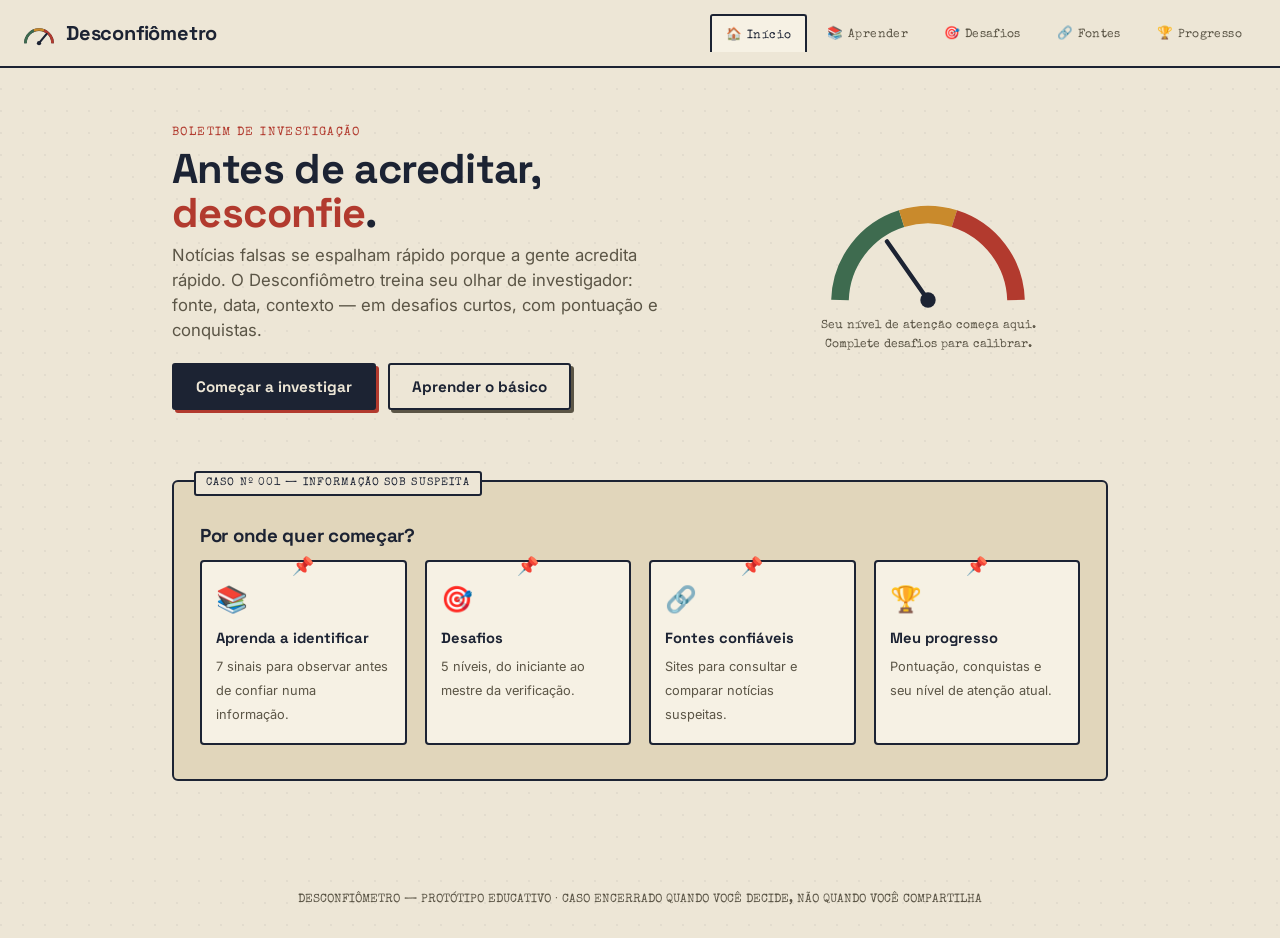
==== index.html @ 156db81b "Add files via upload" ====
<!DOCTYPE html>
<html lang="pt-BR">
<head>
<meta charset="UTF-8">
<meta name="viewport" content="width=device-width, initial-scale=1.0">
<title>Desconfiômetro</title>
<link rel="stylesheet" href="styles.css">
</head>
<body>

<div class="topbar">
  <div class="brand">
    <svg class="dial" viewBox="0 0 40 40"><path d="M4 32 A16 16 0 0 1 36 32" fill="none" stroke="#1C2333" stroke-width="3"/><path d="M4 32 A16 16 0 0 1 14 17" fill="none" stroke="#3E6B4F" stroke-width="3"/><path d="M14 17 A16 16 0 0 1 26 17" fill="none" stroke="#C98A2C" stroke-width="3"/><path d="M26 17 A16 16 0 0 1 36 32" fill="none" stroke="#B23A2E" stroke-width="3"/><line x1="20" y1="32" x2="29" y2="21" stroke="#1C2333" stroke-width="2.5" stroke-linecap="round"/><circle cx="20" cy="32" r="2.5" fill="#1C2333"/></svg>
    Desconfiômetro
  </div>
  <nav class="tabs">
    <button data-view="inicio" class="active">🏠 Início</button>
    <button data-view="aprender">📚 Aprender</button>
    <button data-view="desafios">🎯 Desafios</button>
    <button data-view="fontes">🔗 Fontes</button>
    <button data-view="progresso">🏆 Progresso</button>
  </nav>
</div>

<main>

  <section class="view active" id="view-inicio">
    <div class="hero">
      <div>
        <span class="eyebrow">Boletim de investigação</span>
        <h1>Antes de acreditar, <span>desconfie</span>.</h1>
        <p class="lede">Notícias falsas se espalham rápido porque a gente acredita rápido. O Desconfiômetro treina seu olhar de investigador: fonte, data, contexto — em desafios curtos, com pontuação e conquistas.</p>
        <div class="cta-row">
          <button class="btn" onclick="goTo('desafios')">Começar a investigar</button>
          <button class="btn ghost" onclick="goTo('aprender')">Aprender o básico</button>
        </div>
      </div>
      <div class="gauge-wrap">
        <svg viewBox="0 0 200 120" width="220">
          <path d="M20 110 A80 80 0 0 1 76 36" fill="none" stroke="#3E6B4F" stroke-width="16"/>
          <path d="M76 36 A80 80 0 0 1 124 36" fill="none" stroke="#C98A2C" stroke-width="16"/>
          <path d="M124 36 A80 80 0 0 1 180 110" fill="none" stroke="#B23A2E" stroke-width="16"/>
          <g id="home-needle" style="transform-origin:100px 110px; transform:rotate(-35deg);">
            <line x1="100" y1="110" x2="100" y2="45" stroke="#1C2333" stroke-width="4" stroke-linecap="round"/>
          </g>
          <circle cx="100" cy="110" r="7" fill="#1C2333"/>
        </svg>
        <div class="gauge-caption">Seu nível de atenção começa aqui.<br>Complete desafios para calibrar.</div>
      </div>
    </div>

    <div class="board">
      <h3 style="margin-top:6px;">Por onde quer começar?</h3>
      <div class="card-grid">
        <div class="opt-card" onclick="goTo('aprender')"><span class="pin">📌</span><span class="ic">📚</span><b>Aprenda a identificar</b><span class="d">7 sinais para observar antes de confiar numa informação.</span></div>
        <div class="opt-card" onclick="goTo('desafios')"><span class="pin">📌</span><span class="ic">🎯</span><b>Desafios</b><span class="d">5 níveis, do iniciante ao mestre da verificação.</span></div>
        <div class="opt-card" onclick="goTo('fontes')"><span class="pin">📌</span><span class="ic">🔗</span><b>Fontes confiáveis</b><span class="d">Sites para consultar e comparar notícias suspeitas.</span></div>
        <div class="opt-card" onclick="goTo('progresso')"><span class="pin">📌</span><span class="ic">🏆</span><b>Meu progresso</b><span class="d">Pontuação, conquistas e seu nível de atenção atual.</span></div>
      </div>
    </div>
  </section>

  <section class="view" id="view-aprender">
    <span class="eyebrow">Antes de investigar</span>
    <h2>7 hábitos de quem não cai em fake news</h2>
    <p>Nenhuma notícia deve ser descartada só porque parece estranha — o objetivo é <b>verificar</b>, não desconfiar de tudo. Toque em cada cartão para abrir.</p>
    <div class="tips-grid" id="tips-grid"></div>

    <h3>Como a desinformação se espalha</h3>
    <div class="flow bad">
      <div class="step">🧪 Informação falsa é criada</div><div class="arrow">↓</div>
      <div class="step">🌐 É publicada na internet</div><div class="arrow">↓</div>
      <div class="step">👀 Chama a atenção das pessoas</div><div class="arrow">↓</div>
      <div class="step">🤝 Uma pessoa acredita</div><div class="arrow">↓</div>
      <div class="step">📤 Compartilha sem verificar</div><div class="arrow">↓</div>
      <div class="step">🔴 A desinformação se espalha</div>
    </div>

    <h3>Como o Desconfiômetro interrompe o ciclo</h3>
    <div class="flow good">
      <div class="step">📥 Receber informação</div><div class="arrow">↓</div>
      <div class="step">🛑 Parar antes de compartilhar</div><div class="arrow">↓</div>
      <div class="step">🔎 Verificar a fonte</div><div class="arrow">↓</div>
      <div class="step">📅 Conferir a data</div><div class="arrow">↓</div>
      <div class="step">🔗 Comparar com outras fontes</div><div class="arrow">↓</div>
      <div class="step">🛡️ Tomar uma decisão consciente</div>
    </div>

    <h3>A regra de ouro</h3>
    <div class="rule-strip">
      <span>PARE</span><span>VERIFIQUE</span><span>COMPARE</span><span>PENSE</span><span>COMPARTILHE</span>
    </div>

    <h3>Quem pode sair prejudicado</h3>
    <ul class="risk-list">
      <li>Pessoas que acreditam na informação falsa</li>
      <li>Pessoas ou grupos falsamente acusados</li>
      <li>Instituições e comunidades inteiras</li>
      <li>A própria credibilidade de quem compartilha</li>
      <li>Decisões tomadas com base em dados incorretos</li>
    </ul>
  </section>

  <section class="view" id="view-fontes">
    <span class="eyebrow">Pesquisa responsável</span>
    <h2>Fontes para conferir notícias</h2>
    <p>Use sites especializados para procurar a informação original e comparar as evidências antes de compartilhar.</p>
    <div class="sources-grid">
      <a class="source-card" href="https://www.aosfatos.org/" target="_blank" rel="noopener noreferrer">
        <span class="source-icon">🔎</span><b>Aos Fatos</b><span>Agência de checagem de fatos e investigação.</span><strong>Abrir site ↗</strong>
      </a>
      <a class="source-card" href="https://lupa.uol.com.br/" target="_blank" rel="noopener noreferrer">
        <span class="source-icon">📰</span><b>Agência Lupa</b><span>Verificações de discursos, notícias e conteúdos virais.</span><strong>Abrir site ↗</strong>
      </a>
      <a class="source-card" href="https://projetocomprova.com.br/" target="_blank" rel="noopener noreferrer">
        <span class="source-icon">🤝</span><b>Projeto Comprova</b><span>Jornalistas de vários veículos investigando conteúdos suspeitos.</span><strong>Abrir site ↗</strong>
      </a>
      <a class="source-card" href="https://g1.globo.com/fato-ou-fake/" target="_blank" rel="noopener noreferrer">
        <span class="source-icon">✅</span><b>Fato ou Fake</b><span>Checagens e explicações sobre informações que circulam na internet.</span><strong>Abrir site ↗</strong>
      </a>
    </div>
    <div class="sources-note">Nenhuma fonte deve ser seguida cegamente: confira a data, leia a explicação e compare com outras fontes confiáveis.</div>
  </section>

  <section class="view" id="view-desafios">
    <span class="eyebrow">Mapa da investigação</span>
    <h2>Escolha um nível</h2>
    <p>Cada nível exige mais atenção que o anterior. Complete os casos para ganhar pontos e desbloquear conquistas.</p>

    <div class="level-path">
      <div class="level-track" id="level-track"></div>
      <div class="level-labels">
        <span>Aprendendo<br>a desconfiar</span>
        <span>Detetive da<br>informação</span>
        <span>Investigador</span>
        <span>Mestre da<br>verificação</span>
        <span>Desafio<br>final</span>
      </div>
    </div>

    <div class="challenge-panel" id="challenge-panel"></div>
  </section>

  <section class="view" id="view-progresso">
    <span class="eyebrow">Seu relatório</span>
    <h2>Meu progresso</h2>
    <div class="progress-top">
      <div>
        <div class="stat-row">
          <div class="stat"><div class="v" id="stat-score">0</div><div class="l">Pontos</div></div>
          <div class="stat"><div class="v" id="stat-levels">0/5</div><div class="l">Níveis</div></div>
          <div class="stat"><div class="v" id="stat-badges">0/4</div><div class="l">Conquistas</div></div>
        </div>
        <p id="progress-msg" style="margin-top:16px;"></p>
      </div>
      <div class="gauge-wrap">
        <svg viewBox="0 0 200 120" width="220">
          <path d="M20 110 A80 80 0 0 1 76 36" fill="none" stroke="#3E6B4F" stroke-width="16"/>
          <path d="M76 36 A80 80 0 0 1 124 36" fill="none" stroke="#C98A2C" stroke-width="16"/>
          <path d="M124 36 A80 80 0 0 1 180 110" fill="none" stroke="#B23A2E" stroke-width="16"/>
          <g id="prog-needle" style="transform-origin:100px 110px; transform:rotate(-90deg); transition:transform .6s ease;">
            <line x1="100" y1="110" x2="100" y2="45" stroke="#1C2333" stroke-width="4" stroke-linecap="round"/>
          </g>
          <circle cx="100" cy="110" r="7" fill="#1C2333"/>
        </svg>
        <div class="gauge-caption" id="prog-caption">Nível de atenção: 0/100</div>
      </div>
    </div>

    <h3>Conquistas</h3>
    <div class="badge-grid" id="badge-grid"></div>
    <div class="cta-row" style="margin-top:20px;">
      <button class="btn ghost small" onclick="resetProgress()">Reiniciar progresso</button>
    </div>
  </section>

</main>

<footer>DESCONFIÔMETRO — PROTÓTIPO EDUCATIVO · CASO ENCERRADO QUANDO VOCÊ DECIDE, NÃO QUANDO VOCÊ COMPARTILHA</footer>

<script src="app.js"></script>
---- styles.css ----
@import url('https://fonts.googleapis.com/css2?family=Space+Grotesk:wght@500;600;700&family=Special+Elite&family=Inter:wght@400;500;600;700;800&display=swap');

:root{
  --paper:#EDE6D6;
  --paper-deep:#E1D6BB;
  --card:#F6F1E4;
  --ink:#1C2333;
  --ink-soft:#5B5546;
  --red:#B23A2E;
  --red-deep:#8C2C22;
  --amber:#C98A2C;
  --green:#3E6B4F;
  --line:rgba(28,35,51,0.14);
  --font-display:'Space Grotesk', sans-serif;
  --font-type:'Special Elite', monospace;
  --font-body:'Inter', sans-serif;
}

*{box-sizing:border-box;}
html{scroll-behavior:smooth;}
body{
  margin:0;
  background:
    radial-gradient(circle at 1px 1px, rgba(28,35,51,0.05) 1px, transparent 0) 0 0/22px 22px,
    var(--paper);
  color:var(--ink);
  font-family:var(--font-body);
  line-height:1.5;
  -webkit-font-smoothing:antialiased;
}

.topbar{
  position:sticky; top:0; z-index:50;
  background:var(--paper);
  border-bottom:2px solid var(--ink);
  display:flex; align-items:center; justify-content:space-between;
  padding:14px 22px;
  gap:12px;
}
.brand{
  display:flex; align-items:center; gap:10px;
  font-family:var(--font-display); font-weight:700; font-size:1.25rem;
  letter-spacing:-0.01em;
}
.brand .dial{
  width:34px;height:34px; flex-shrink:0;
}
nav.tabs{
  display:flex; gap:4px; overflow-x:auto; -ms-overflow-style:none; scrollbar-width:none;
}
nav.tabs::-webkit-scrollbar{display:none;}
nav.tabs button{
  font-family:var(--font-type);
  font-size:0.78rem;
  letter-spacing:.03em;
  background:transparent;
  border:2px solid transparent;
  color:var(--ink-soft);
  padding:9px 14px;
  border-radius:3px 3px 0 0;
  cursor:pointer;
  white-space:nowrap;
  transition:all .15s ease;
}
nav.tabs button:hover{ color:var(--ink); }
nav.tabs button.active{
  color:var(--ink);
  background:var(--card);
  border:2px solid var(--ink);
  border-bottom:2px solid var(--card);
  margin-bottom:-2px;
}

main{ max-width:980px; margin:0 auto; padding:0 22px 80px; }
section.view{ display:none; animation:fade .35s ease; }
section.view.active{ display:block; }
@keyframes fade{ from{opacity:0; transform:translateY(6px);} to{opacity:1; transform:translateY(0);} }

h1,h2,h3{ font-family:var(--font-display); margin:0 0 8px; letter-spacing:-0.015em; }
.eyebrow{
  font-family:var(--font-type); font-size:.72rem; text-transform:uppercase;
  letter-spacing:.12em; color:var(--red); display:block; margin-bottom:6px;
}
p{ color:var(--ink-soft); margin:0 0 12px; }

.hero{
  padding:56px 0 30px;
  display:grid; grid-template-columns:1.2fr 0.8fr; gap:36px; align-items:center;
}
.hero h1{ font-size:2.6rem; line-height:1.05; }
.hero h1 span{ color:var(--red); }
.hero .lede{ font-size:1.05rem; max-width:46ch; }
.cta-row{ display:flex; gap:12px; margin-top:20px; flex-wrap:wrap; }
.btn{
  font-family:var(--font-display); font-weight:700; font-size:.95rem;
  border:2px solid var(--ink); background:var(--ink); color:var(--paper);
  padding:12px 22px; border-radius:3px; cursor:pointer;
  transition:transform .12s ease, box-shadow .12s ease;
  box-shadow:3px 3px 0 var(--red);
}
.btn:hover{ transform:translate(-2px,-2px); box-shadow:5px 5px 0 var(--red); }
.btn.ghost{ background:transparent; color:var(--ink); box-shadow:3px 3px 0 var(--ink-soft); }
.btn.ghost:hover{ box-shadow:5px 5px 0 var(--ink-soft); }
.btn.small{ padding:8px 14px; font-size:.82rem; box-shadow:2px 2px 0 var(--red); }

.gauge-wrap{ display:flex; flex-direction:column; align-items:center; }
.gauge-caption{ font-family:var(--font-type); font-size:.78rem; color:var(--ink-soft); margin-top:6px; text-align:center;}

.board{
  position:relative; margin-top:40px; padding:34px 26px;
  background:var(--paper-deep);
  border:2px solid var(--ink);
  border-radius:6px;
}
.board::before{
  content:"CASO Nº 001 — INFORMAÇÃO SOB SUSPEITA";
  font-family:var(--font-type); font-size:.7rem; letter-spacing:.1em;
  position:absolute; top:-11px; left:20px; background:var(--paper);
  padding:2px 10px; border:2px solid var(--ink); border-radius:3px;
}
.card-grid{
  display:grid; grid-template-columns:repeat(4,1fr); gap:18px; margin-top:10px;
}
.opt-card{
  background:var(--card); border:2px solid var(--ink); border-radius:4px;
  padding:18px 14px; cursor:pointer; position:relative;
  transition:transform .15s ease;
}
.opt-card:hover{ transform:rotate(-1deg) translateY(-3px); }
.opt-card:nth-child(even):hover{ transform:rotate(1deg) translateY(-3px); }
.opt-card .pin{ position:absolute; top:-9px; left:50%; transform:translateX(-50%); font-size:1.1rem; }
.opt-card .ic{ font-size:1.6rem; display:block; margin-bottom:8px; }
.opt-card b{ font-family:var(--font-display); font-size:.92rem; display:block; margin-bottom:4px;}
.opt-card span.d{ font-size:.8rem; color:var(--ink-soft); }

.flow{
  display:flex; flex-direction:column; align-items:flex-start; gap:2px;
  font-family:var(--font-type); font-size:.85rem; margin:14px 0 22px;
}
.flow .step{
  background:var(--card); border:1.5px solid var(--ink); border-radius:3px;
  padding:7px 12px;
}
.flow .arrow{ color:var(--red); padding-left:14px; font-size:.9rem; }
.flow.bad .step{ border-color:var(--red-deep); }
.flow.good .step{ border-color:var(--green); }

.tips-grid{ display:grid; grid-template-columns:repeat(2,1fr); gap:14px; margin:22px 0 34px;}
.tip{
  background:var(--card); border:2px solid var(--ink); border-radius:4px; padding:16px;
  cursor:pointer; perspective:800px;
}
.tip .row{ display:flex; gap:10px; align-items:flex-start; }
.tip .ic{ font-size:1.4rem; }
.tip b{ font-family:var(--font-display); font-size:.95rem; }
.tip .more{
  max-height:0; overflow:hidden; transition:max-height .25s ease; font-size:.85rem; color:var(--ink-soft);
}
.tip.open .more{ max-height:120px; margin-top:8px; }

.sources-grid{ display:grid; grid-template-columns:repeat(2,1fr); gap:14px; margin:18px 0 12px; }
.source-card{
  display:flex; flex-direction:column; align-items:flex-start; gap:5px;
  background:var(--card); border:2px solid var(--ink); border-radius:4px;
  padding:16px; color:var(--ink); text-decoration:none; transition:transform .15s ease, box-shadow .15s ease;
}
.source-card:hover{ transform:translateY(-3px); box-shadow:4px 4px 0 var(--green); }
.source-card .source-icon{ font-size:1.35rem; }
.source-card b{ font-family:var(--font-display); font-size:.98rem; }
.source-card span:not(.source-icon){ color:var(--ink-soft); font-size:.82rem; }
.source-card strong{ color:var(--red); font-family:var(--font-type); font-size:.72rem; margin-top:5px; }
.sources-note{ background:var(--paper-deep); border-left:4px solid var(--amber); padding:10px 12px; color:var(--ink-soft); font-size:.82rem; margin:0 0 30px; }

.rule-strip{
  display:flex; flex-wrap:wrap; gap:8px; justify-content:center;
  background:var(--ink); color:var(--paper); border-radius:5px; padding:20px; margin:20px 0 30px;
  font-family:var(--font-display); font-weight:700; letter-spacing:.02em;
}
.rule-strip span{ padding:4px 10px; }
.rule-strip span:not(:last-child)::after{ content:"→"; color:var(--red); margin-left:8px; font-weight:400; }

.risk-list{ columns:2; gap:24px; font-size:.9rem; color:var(--ink-soft); }
.risk-list li{ break-inside:avoid; margin-bottom:6px; }

.level-path{ position:relative; margin:34px 0; }
.level-track{
  display:flex; justify-content:space-between; align-items:center; position:relative;
  padding:0 6px;
}
.level-track::before{
  content:""; position:absolute; left:6%; right:6%; top:50%; height:3px;
  background:repeating-linear-gradient(90deg, var(--ink) 0 10px, transparent 10px 18px);
  z-index:0;
}
.level-node{
  position:relative; z-index:1; width:78px; height:78px; border-radius:50%;
  background:var(--card); border:3px solid var(--ink);
  display:flex; align-items:center; justify-content:center; flex-direction:column;
  cursor:pointer; transition:transform .15s ease;
  font-family:var(--font-display); font-weight:700;
}
.level-node:hover{ transform:scale(1.06); }
.level-node .n{ font-size:1.3rem; }
.level-node .s{ font-size:.6rem; font-weight:400; font-family:var(--font-body); color:var(--ink-soft); }
.level-node.done{ background:var(--green); color:#fff; border-color:var(--green); }
.level-node.done .s{ color:#e8f3ec; }
.level-labels{ display:flex; justify-content:space-between; margin-top:8px; }
.level-labels span{ width:78px; text-align:center; font-size:.68rem; color:var(--ink-soft); font-family:var(--font-type); }

.challenge-panel{
  margin-top:30px; background:var(--card); border:2px solid var(--ink); border-radius:6px;
  padding:26px; display:none;
}
.challenge-panel.active{ display:block; }
.chal-progress{ font-family:var(--font-type); font-size:.72rem; color:var(--ink-soft); margin-bottom:10px; }
.chal-prompt{ font-size:1.05rem; font-weight:600; margin-bottom:16px; }
.mock-post{
  background:var(--paper); border:1.5px dashed var(--ink-soft); border-radius:4px; padding:14px 16px; margin-bottom:16px; font-size:.92rem;
}
.mock-post .headline{ font-family:var(--font-display); font-weight:700; font-size:1.05rem; margin-bottom:4px;}
.mock-post .meta{ font-size:.75rem; color:var(--ink-soft); margin-bottom:8px;}
.opt-list{ display:flex; flex-direction:column; gap:9px; }
.opt-btn{
  text-align:left; background:var(--paper); border:2px solid var(--ink); border-radius:4px;
  padding:11px 14px; font-family:var(--font-body); font-size:.92rem; cursor:pointer;
  transition:all .12s ease;
}
.opt-btn:hover{ background:var(--card); transform:translateX(3px); }
.opt-btn.correct{ background:#dff0e3; border-color:var(--green); }
.opt-btn.wrong{ background:#f6dedb; border-color:var(--red); }
.opt-btn[disabled]{ cursor:default; }

.sig-text{ font-size:.94rem; line-height:1.7; }
.sig-text .flag{ cursor:pointer; border-bottom:2px dotted var(--amber); padding:1px 2px; }
.sig-text .flag.picked{ background:#f6e6c8; border-bottom-color:var(--amber); }
.sig-text .flag.right{ background:#dff0e3; border-bottom-color:var(--green); }
.sig-text .flag.miss{ background:#f6dedb; border-bottom-color:var(--red); text-decoration:line-through; }

.order-list{ display:flex; flex-direction:column; gap:8px; }
.order-item{
  background:var(--paper); border:2px solid var(--ink); border-radius:4px; padding:10px 14px;
  cursor:pointer; font-size:.9rem; display:flex; align-items:center; gap:10px;
}
.order-item .num{
  width:22px;height:22px;border-radius:50%; background:var(--ink); color:var(--paper);
  display:flex; align-items:center; justify-content:center; font-size:.72rem; visibility:hidden;
}
.order-item.picked .num{ visibility:visible; }
.order-item.locked{ opacity:.5; cursor:default; }

.classify-card{ background:var(--paper); border:1.5px solid var(--ink); border-radius:4px; padding:16px; margin-bottom:16px;}
.classify-card .field{ margin-bottom:8px; font-size:.88rem; }
.classify-card .field b{ font-family:var(--font-type); font-size:.72rem; text-transform:uppercase; color:var(--ink-soft); display:block; }
.classify-opts{ display:flex; gap:10px; }
.classify-opts button{ flex:1; padding:12px; border-radius:4px; border:2px solid var(--ink); cursor:pointer; font-family:var(--font-display); font-weight:700; font-size:.85rem; }
.classify-opts .g{ background:#dff0e3; }
.classify-opts .y{ background:#f6ecd0; }
.classify-opts .r{ background:#f6dedb; }

.feedback-box{ margin-top:16px; padding:14px 16px; border-radius:4px; font-size:.88rem; display:none; }
.feedback-box.show{ display:block; }
.feedback-box.ok{ background:#dff0e3; border:1.5px solid var(--green); }
.feedback-box.bad{ background:#f6dedb; border:1.5px solid var(--red); }
.feedback-box .pts{ font-family:var(--font-type); font-size:.75rem; margin-top:6px; color:var(--ink-soft); }

.chal-nav{ margin-top:18px; display:flex; justify-content:flex-end; }

.check-row{
  display:flex; align-items:center; gap:12px; padding:10px 0; border-bottom:1px solid var(--line);
}
.check-row .lbl{ flex:1; font-size:.9rem; }
.check-row .box{
  width:24px;height:24px; border:2px solid var(--ink); border-radius:4px; cursor:pointer;
  display:flex;align-items:center;justify-content:center; flex-shrink:0; background:var(--paper);
}
.check-row .box.on{ background:var(--green); color:#fff; border-color:var(--green); }
.check-row .box.off{ background:var(--paper); }
.check-row .box.on::after{ content:"✓"; font-size:.8rem; }
.check-row .box.off::after{ content:"✕"; font-size:.75rem; color:var(--red); }
.ai-comment{ font-size:.78rem; color:var(--ink-soft); margin-top:2px; }
.check-row .box.picked{ background:var(--amber); border-color:var(--amber); color:#fff; }
.check-row .box.picked::after{ content:"✓"; }
.check-row .box.right{ background:var(--green); border-color:var(--green); color:#fff; }
.check-row .box.right::after{ content:"✓"; }
.check-row .box.miss{ background:var(--red); border-color:var(--red); color:#fff; }
.check-row .box.miss::after{ content:"✕"; }
.sig-list{ margin:16px 0; }
.sig-list .lbl{ font-size:.88rem; }

.progress-top{ display:grid; grid-template-columns:1fr 1fr; gap:30px; align-items:center; margin:24px 0 34px; }
.stat-row{ display:flex; gap:18px; margin-top:14px; flex-wrap:wrap; }
.stat{ background:var(--card); border:2px solid var(--ink); border-radius:4px; padding:12px 18px; text-align:center; min-width:90px; }
.stat .v{ font-family:var(--font-display); font-size:1.5rem; font-weight:700; }
.stat .l{ font-size:.68rem; color:var(--ink-soft); font-family:var(--font-type); text-transform:uppercase; }
.badge-grid{ display:grid; grid-template-columns:repeat(4,1fr); gap:14px; margin-top:10px; }
.badge{
  background:var(--card); border:2px solid var(--ink); border-radius:8px; padding:14px 8px; text-align:center;
  opacity:.3; filter:grayscale(1);
}
.badge.unlocked{ opacity:1; filter:none; box-shadow:2px 2px 0 var(--amber); }
.badge .ic{ font-size:1.6rem; display:block; margin-bottom:4px;}
.badge .n{ font-size:.68rem; font-family:var(--font-type); }

footer{ text-align:center; padding:30px; font-family:var(--font-type); font-size:.72rem; color:var(--ink-soft); }

@media(max-width:760px){
  .hero{ grid-template-columns:1fr; padding-top:34px; }
  .hero h1{ font-size:1.9rem; }
  .card-grid{ grid-template-columns:repeat(2,1fr); }
  .tips-grid{ grid-template-columns:1fr; }
  .sources-grid{ grid-template-columns:1fr; }
  .risk-list{ columns:1; }
  .level-track{ flex-wrap:wrap; gap:16px; justify-content:center; }
  .level-track::before{ display:none; }
  .level-labels{ display:none; }
  .progress-top{ grid-template-columns:1fr; }
  .badge-grid{ grid-template-columns:repeat(3,1fr); }
  nav.tabs button{ padding:9px 10px; font-size:.7rem; }
}
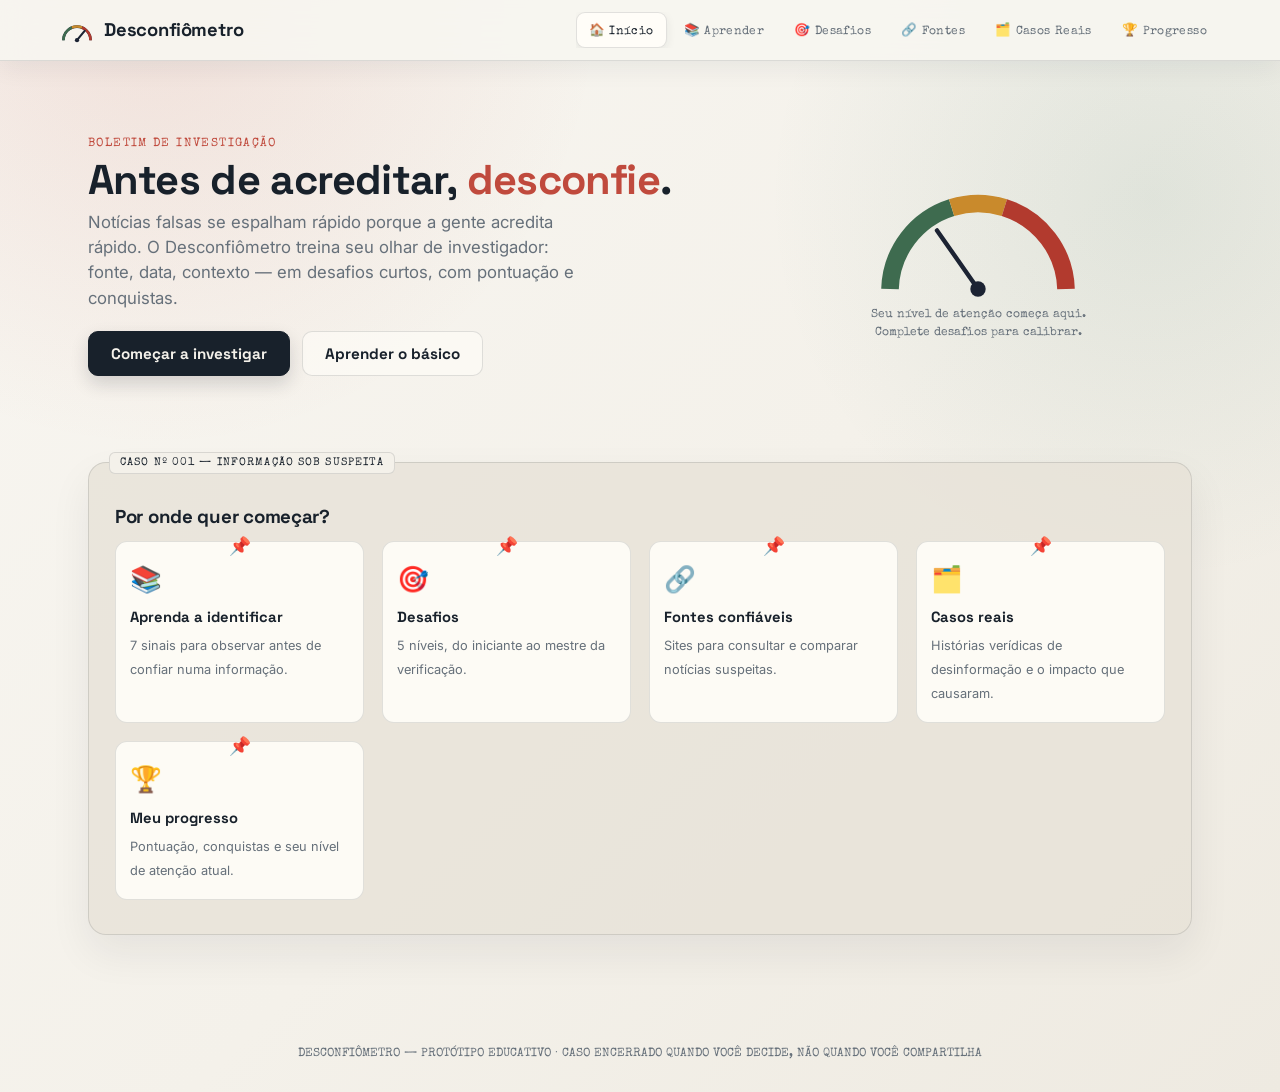
==== commit 290cffe4: "Add files via upload" ====
--- a/index.html
+++ b/index.html
@@ -18,6 +18,7 @@
     <button data-view="aprender">📚 Aprender</button>
     <button data-view="desafios">🎯 Desafios</button>
     <button data-view="fontes">🔗 Fontes</button>
+    <button data-view="casos">🗂️ Casos Reais</button>
     <button data-view="progresso">🏆 Progresso</button>
   </nav>
 </div>
@@ -55,6 +56,7 @@
         <div class="opt-card" onclick="goTo('aprender')"><span class="pin">📌</span><span class="ic">📚</span><b>Aprenda a identificar</b><span class="d">7 sinais para observar antes de confiar numa informação.</span></div>
         <div class="opt-card" onclick="goTo('desafios')"><span class="pin">📌</span><span class="ic">🎯</span><b>Desafios</b><span class="d">5 níveis, do iniciante ao mestre da verificação.</span></div>
         <div class="opt-card" onclick="goTo('fontes')"><span class="pin">📌</span><span class="ic">🔗</span><b>Fontes confiáveis</b><span class="d">Sites para consultar e comparar notícias suspeitas.</span></div>
+        <div class="opt-card" onclick="goTo('casos')"><span class="pin">📌</span><span class="ic">🗂️</span><b>Casos reais</b><span class="d">Histórias verídicas de desinformação e o impacto que causaram.</span></div>
         <div class="opt-card" onclick="goTo('progresso')"><span class="pin">📌</span><span class="ic">🏆</span><b>Meu progresso</b><span class="d">Pontuação, conquistas e seu nível de atenção atual.</span></div>
       </div>
     </div>
@@ -141,6 +143,42 @@
     <div class="challenge-panel" id="challenge-panel"></div>
   </section>
 
+  <section class="view" id="view-casos">
+    <span class="eyebrow">Arquivo de casos reais</span>
+    <h2>Quando a desinformação sai da tela</h2>
+    <p>Estes casos aconteceram de verdade. Cada um mostra como uma informação falsa, espalhada sem verificação, teve consequências fora da internet.</p>
+
+    <div class="case-file">
+      <div class="case-tag">🇧🇷 Guarujá, SP, Brasil — 2014</div>
+      <h3>Um boato nas redes que terminou em tragédia</h3>
+      <div class="case-field"><b>O que aconteceu</b>Uma página local no Facebook publicou um retrato falado, atribuindo-o a uma suposta mulher que sequestrava crianças para rituais. Fabiane Maria de Jesus, uma dona de casa de 33 anos, foi confundida com a pessoa do boato.</div>
+      <div class="case-field impact"><b>Impacto real</b>Ela foi agredida por moradores do bairro e morreu dias depois. A publicação foi apagada poucas horas após ser feita, mas o boato já havia se espalhado — mostrando como uma mentira viraliza muito mais rápido do que sua correção.</div>
+    </div>
+
+    <div class="case-file">
+      <div class="case-tag">🇮🇳 Índia — 2018</div>
+      <h3>Correntes de WhatsApp e uma onda de linchamentos</h3>
+      <div class="case-field"><b>O que aconteceu</b>Mensagens anônimas alertando sobre supostas gangues de sequestradores de crianças circularam em grupos de WhatsApp em vários estados do país.</div>
+      <div class="case-field impact"><b>Impacto real</b>Dezenas de pessoas inocentes foram espancadas até a morte por multidões que acreditaram nos boatos, incluindo trabalhadores e viajantes confundidos com criminosos. O caso levou o WhatsApp a veicular campanhas de combate à desinformação no país.</div>
+    </div>
+
+    <div class="case-file">
+      <div class="case-tag">🇺🇸 Washington, EUA — 2016</div>
+      <h3>Uma teoria da conspiração vira tiroteio ("Pizzagate")</h3>
+      <div class="case-field"><b>O que aconteceu</b>E-mails vazados de um assessor de campanha foram distorcidos online, dando origem à teoria falsa de que uma pizzaria de Washington escondia uma rede de exploração infantil.</div>
+      <div class="case-field impact"><b>Impacto real</b>Um homem viajou de outro estado, entrou armado no restaurante e atirou para "investigar" a história por conta própria. Ninguém ficou ferido, mas ele foi condenado a 4 anos de prisão, e o dono do restaurante recebeu ameaças por meses.</div>
+    </div>
+
+    <div class="case-file">
+      <div class="case-tag">🇧🇷 Brasil — pandemia de Covid-19</div>
+      <h3>O "kit covid" e a ciência ignorada</h3>
+      <div class="case-field"><b>O que aconteceu</b>Remédios sem eficácia comprovada contra a covid-19, como a cloroquina, foram promovidos publicamente como tratamento, mesmo com estudos e órgãos de saúde alertando contra o uso.</div>
+      <div class="case-field impact"><b>Impacto real</b>Documentos apresentados à CPI da Covid, no Senado, indicaram que o governo federal agiu mais rápido para comprar remédios sem eficácia comprovada do que para negociar vacinas, durante uma pandemia que já somava centenas de milhares de mortes no país.</div>
+    </div>
+
+    <div class="sources-note">Casos reais como esses mostram por que os hábitos da aba "Aprender" e os desafios do Desconfiômetro importam — desinformação não é um jogo, mesmo quando aprendemos a identificá-la jogando.</div>
+  </section>
+
   <section class="view" id="view-progresso">
     <span class="eyebrow">Seu relatório</span>
     <h2>Meu progresso</h2>
--- a/styles.css
+++ b/styles.css
@@ -1,16 +1,16 @@
 @import url('https://fonts.googleapis.com/css2?family=Space+Grotesk:wght@500;600;700&family=Special+Elite&family=Inter:wght@400;500;600;700;800&display=swap');
 
 :root{
-  --paper:#EDE6D6;
-  --paper-deep:#E1D6BB;
-  --card:#F6F1E4;
-  --ink:#1C2333;
-  --ink-soft:#5B5546;
-  --red:#B23A2E;
-  --red-deep:#8C2C22;
-  --amber:#C98A2C;
-  --green:#3E6B4F;
-  --line:rgba(28,35,51,0.14);
+  --paper:#f4f1ea;
+  --paper-deep:#e6e1d7;
+  --card:#fffdf8;
+  --ink:#18212b;
+  --ink-soft:#66707a;
+  --red:#c04a3d;
+  --red-deep:#96382f;
+  --amber:#c78a2c;
+  --green:#31705a;
+  --line:rgba(24,33,43,0.13);
   --font-display:'Space Grotesk', sans-serif;
   --font-type:'Special Elite', monospace;
   --font-body:'Inter', sans-serif;
@@ -21,8 +21,9 @@
 body{
   margin:0;
   background:
-    radial-gradient(circle at 1px 1px, rgba(28,35,51,0.05) 1px, transparent 0) 0 0/22px 22px,
-    var(--paper);
+    radial-gradient(circle at 12% 0%, rgba(192,74,61,.12), transparent 28rem),
+    radial-gradient(circle at 90% 18%, rgba(49,112,90,.10), transparent 24rem),
+    linear-gradient(135deg, #f8f6f1 0%, var(--paper) 54%, #eeeae1 100%);
   color:var(--ink);
   font-family:var(--font-body);
   line-height:1.5;
@@ -31,15 +32,17 @@
 
 .topbar{
   position:sticky; top:0; z-index:50;
-  background:var(--paper);
-  border-bottom:2px solid var(--ink);
+  background:rgba(248,246,241,.88);
+  border-bottom:1px solid var(--line);
+  box-shadow:0 8px 24px rgba(24,33,43,.06);
+  backdrop-filter:blur(16px);
   display:flex; align-items:center; justify-content:space-between;
-  padding:14px 22px;
+  padding:12px max(22px, calc((100vw - 1160px) / 2));
   gap:12px;
 }
 .brand{
   display:flex; align-items:center; gap:10px;
-  font-family:var(--font-display); font-weight:700; font-size:1.25rem;
+  font-family:var(--font-display); font-weight:700; font-size:1.15rem;
   letter-spacing:-0.01em;
 }
 .brand .dial{
@@ -54,10 +57,10 @@
   font-size:0.78rem;
   letter-spacing:.03em;
   background:transparent;
-  border:2px solid transparent;
+  border:1px solid transparent;
   color:var(--ink-soft);
-  padding:9px 14px;
-  border-radius:3px 3px 0 0;
+  padding:9px 12px;
+  border-radius:9px;
   cursor:pointer;
   white-space:nowrap;
   transition:all .15s ease;
@@ -66,12 +69,11 @@
 nav.tabs button.active{
   color:var(--ink);
   background:var(--card);
-  border:2px solid var(--ink);
-  border-bottom:2px solid var(--card);
-  margin-bottom:-2px;
-}
-
-main{ max-width:980px; margin:0 auto; padding:0 22px 80px; }
+  border-color:var(--line);
+  box-shadow:0 3px 10px rgba(24,33,43,.08);
+}
+
+main{ max-width:1160px; margin:0 auto; padding:0 28px 80px; }
 section.view{ display:none; animation:fade .35s ease; }
 section.view.active{ display:block; }
 @keyframes fade{ from{opacity:0; transform:translateY(6px);} to{opacity:1; transform:translateY(0);} }
@@ -84,7 +86,7 @@
 p{ color:var(--ink-soft); margin:0 0 12px; }
 
 .hero{
-  padding:56px 0 30px;
+  padding:74px 0 46px;
   display:grid; grid-template-columns:1.2fr 0.8fr; gap:36px; align-items:center;
 }
 .hero h1{ font-size:2.6rem; line-height:1.05; }
@@ -93,41 +95,42 @@
 .cta-row{ display:flex; gap:12px; margin-top:20px; flex-wrap:wrap; }
 .btn{
   font-family:var(--font-display); font-weight:700; font-size:.95rem;
-  border:2px solid var(--ink); background:var(--ink); color:var(--paper);
-  padding:12px 22px; border-radius:3px; cursor:pointer;
+  border:1px solid var(--ink); background:var(--ink); color:var(--paper);
+  padding:12px 22px; border-radius:10px; cursor:pointer;
   transition:transform .12s ease, box-shadow .12s ease;
-  box-shadow:3px 3px 0 var(--red);
-}
-.btn:hover{ transform:translate(-2px,-2px); box-shadow:5px 5px 0 var(--red); }
-.btn.ghost{ background:transparent; color:var(--ink); box-shadow:3px 3px 0 var(--ink-soft); }
-.btn.ghost:hover{ box-shadow:5px 5px 0 var(--ink-soft); }
-.btn.small{ padding:8px 14px; font-size:.82rem; box-shadow:2px 2px 0 var(--red); }
+  box-shadow:0 8px 18px rgba(24,33,43,.16);
+}
+.btn:hover{ transform:translateY(-2px); box-shadow:0 12px 24px rgba(24,33,43,.22); }
+.btn.ghost{ background:rgba(255,253,248,.58); color:var(--ink); box-shadow:none; border-color:var(--line); }
+.btn.ghost:hover{ box-shadow:0 8px 18px rgba(24,33,43,.1); }
+.btn.small{ padding:8px 14px; font-size:.82rem; box-shadow:none; }
 
 .gauge-wrap{ display:flex; flex-direction:column; align-items:center; }
 .gauge-caption{ font-family:var(--font-type); font-size:.78rem; color:var(--ink-soft); margin-top:6px; text-align:center;}
 
 .board{
   position:relative; margin-top:40px; padding:34px 26px;
-  background:var(--paper-deep);
-  border:2px solid var(--ink);
-  border-radius:6px;
+  background:rgba(230,225,215,.76);
+  border:1px solid var(--line);
+  border-radius:18px;
+  box-shadow:0 18px 42px rgba(24,33,43,.07);
 }
 .board::before{
   content:"CASO Nº 001 — INFORMAÇÃO SOB SUSPEITA";
   font-family:var(--font-type); font-size:.7rem; letter-spacing:.1em;
   position:absolute; top:-11px; left:20px; background:var(--paper);
-  padding:2px 10px; border:2px solid var(--ink); border-radius:3px;
+  padding:2px 10px; border:1px solid var(--line); border-radius:6px;
 }
 .card-grid{
   display:grid; grid-template-columns:repeat(4,1fr); gap:18px; margin-top:10px;
 }
 .opt-card{
-  background:var(--card); border:2px solid var(--ink); border-radius:4px;
+  background:rgba(255,253,248,.9); border:1px solid var(--line); border-radius:12px;
   padding:18px 14px; cursor:pointer; position:relative;
-  transition:transform .15s ease;
-}
-.opt-card:hover{ transform:rotate(-1deg) translateY(-3px); }
-.opt-card:nth-child(even):hover{ transform:rotate(1deg) translateY(-3px); }
+  transition:transform .15s ease, box-shadow .15s ease, border-color .15s ease;
+}
+.opt-card:hover{ transform:translateY(-4px); border-color:rgba(192,74,61,.45); box-shadow:0 12px 24px rgba(24,33,43,.1); }
+.opt-card:nth-child(even):hover{ transform:translateY(-4px); }
 .opt-card .pin{ position:absolute; top:-9px; left:50%; transform:translateX(-50%); font-size:1.1rem; }
 .opt-card .ic{ font-size:1.6rem; display:block; margin-bottom:8px; }
 .opt-card b{ font-family:var(--font-display); font-size:.92rem; display:block; margin-bottom:4px;}
@@ -147,7 +150,7 @@
 
 .tips-grid{ display:grid; grid-template-columns:repeat(2,1fr); gap:14px; margin:22px 0 34px;}
 .tip{
-  background:var(--card); border:2px solid var(--ink); border-radius:4px; padding:16px;
+  background:var(--card); border:1px solid var(--line); border-radius:12px; padding:16px;
   cursor:pointer; perspective:800px;
 }
 .tip .row{ display:flex; gap:10px; align-items:flex-start; }
@@ -161,7 +164,7 @@
 .sources-grid{ display:grid; grid-template-columns:repeat(2,1fr); gap:14px; margin:18px 0 12px; }
 .source-card{
   display:flex; flex-direction:column; align-items:flex-start; gap:5px;
-  background:var(--card); border:2px solid var(--ink); border-radius:4px;
+  background:var(--card); border:1px solid var(--line); border-radius:12px;
   padding:16px; color:var(--ink); text-decoration:none; transition:transform .15s ease, box-shadow .15s ease;
 }
 .source-card:hover{ transform:translateY(-3px); box-shadow:4px 4px 0 var(--green); }
@@ -170,6 +173,13 @@
 .source-card span:not(.source-icon){ color:var(--ink-soft); font-size:.82rem; }
 .source-card strong{ color:var(--red); font-family:var(--font-type); font-size:.72rem; margin-top:5px; }
 .sources-note{ background:var(--paper-deep); border-left:4px solid var(--amber); padding:10px 12px; color:var(--ink-soft); font-size:.82rem; margin:0 0 30px; }
+
+.case-file{ background:var(--card); border:1px solid var(--line); border-radius:14px; padding:18px 20px; margin-bottom:18px; box-shadow:0 10px 24px rgba(24,33,43,.05); }
+.case-tag{ font-family:var(--font-type); font-size:.72rem; text-transform:uppercase; letter-spacing:.08em; color:var(--red-deep); margin-bottom:6px; }
+.case-file h3{ font-size:1.05rem; margin-bottom:12px; }
+.case-field{ font-size:.9rem; margin-bottom:10px; color:var(--ink-soft); line-height:1.55; }
+.case-field b{ font-family:var(--font-type); font-size:.68rem; text-transform:uppercase; letter-spacing:.05em; color:var(--ink); display:block; margin-bottom:3px; }
+.case-field.impact{ background:var(--paper-deep); border-left:4px solid var(--red); padding:10px 12px; border-radius:3px; color:var(--ink); margin-bottom:0; }
 
 .rule-strip{
   display:flex; flex-wrap:wrap; gap:8px; justify-content:center;
@@ -208,17 +218,27 @@
 .level-labels span{ width:78px; text-align:center; font-size:.68rem; color:var(--ink-soft); font-family:var(--font-type); }
 
 .challenge-panel{
-  margin-top:30px; background:var(--card); border:2px solid var(--ink); border-radius:6px;
+  margin-top:30px; background:var(--card); border:1px solid var(--line); border-radius:14px;
   padding:26px; display:none;
 }
 .challenge-panel.active{ display:block; }
 .chal-progress{ font-family:var(--font-type); font-size:.72rem; color:var(--ink-soft); margin-bottom:10px; }
 .chal-prompt{ font-size:1.05rem; font-weight:600; margin-bottom:16px; }
 .mock-post{
-  background:var(--paper); border:1.5px dashed var(--ink-soft); border-radius:4px; padding:14px 16px; margin-bottom:16px; font-size:.92rem;
-}
-.mock-post .headline{ font-family:var(--font-display); font-weight:700; font-size:1.05rem; margin-bottom:4px;}
-.mock-post .meta{ font-size:.75rem; color:var(--ink-soft); margin-bottom:8px;}
+  background:#fff; border:1px solid #d9dfe3; border-radius:8px; overflow:hidden; margin-bottom:16px; font-size:.92rem;
+  box-shadow:0 10px 25px rgba(24,33,43,.08);
+}
+.news-topline{ display:flex; align-items:center; justify-content:space-between; padding:13px 18px 10px; border-bottom:1px solid #e7eaed; }
+.news-brand{ color:#d52b2b; font-family:var(--font-display); font-weight:700; font-size:1.25rem; letter-spacing:-.04em; }
+.news-brand span{ color:#202b35; font-weight:500; }
+.news-live{ color:#d52b2b; font-size:.68rem; font-weight:700; text-transform:uppercase; letter-spacing:.08em; }
+.news-nav{ padding:8px 18px; color:#68737d; border-bottom:1px solid #edf0f2; font-size:.68rem; white-space:nowrap; overflow:hidden; }
+.news-section{ padding:18px 20px 5px; color:#c52d32; font-size:.72rem; font-weight:700; text-transform:uppercase; letter-spacing:.1em; }
+.mock-post .headline{ padding:0 20px; font-family:var(--font-display); font-weight:700; font-size:1.45rem; line-height:1.12; margin-bottom:7px; color:#18212b;}
+.news-subheadline{ padding:0 20px; color:#5e6b75; font-size:.88rem; line-height:1.45; }
+.news-image{ height:116px; margin:15px 20px 0; display:flex; align-items:center; justify-content:center; background:linear-gradient(135deg,#d9e3e2,#aebfc0); color:#536368; font-size:.72rem; text-transform:uppercase; letter-spacing:.1em; }
+.news-caption{ padding:6px 20px 0; color:#7b858c; font-size:.68rem; }
+.mock-post .meta{ padding:12px 20px 16px; font-size:.72rem; color:var(--ink-soft);}
 .opt-list{ display:flex; flex-direction:column; gap:9px; }
 .opt-btn{
   text-align:left; background:var(--paper); border:2px solid var(--ink); border-radius:4px;
@@ -304,6 +324,9 @@
 footer{ text-align:center; padding:30px; font-family:var(--font-type); font-size:.72rem; color:var(--ink-soft); }
 
 @media(max-width:760px){
+  .topbar{ align-items:flex-start; flex-direction:column; padding:10px 16px; }
+  nav.tabs{ width:100%; }
+  main{ padding:0 16px 56px; }
   .hero{ grid-template-columns:1fr; padding-top:34px; }
   .hero h1{ font-size:1.9rem; }
   .card-grid{ grid-template-columns:repeat(2,1fr); }
@@ -317,3 +340,14 @@
   .badge-grid{ grid-template-columns:repeat(3,1fr); }
   nav.tabs button{ padding:9px 10px; font-size:.7rem; }
 }
+
+@media(max-width:480px){
+  .hero{ padding-bottom:26px; }
+  .hero .lede{ font-size:.95rem; }
+  .card-grid{ grid-template-columns:1fr; }
+  .board{ padding:28px 16px; }
+  .board::before{ left:14px; font-size:.6rem; }
+  .progress-top{ gap:16px; }
+  .stat-row{ gap:8px; }
+  .stat{ flex:1; min-width:0; padding:10px 8px; }
+}
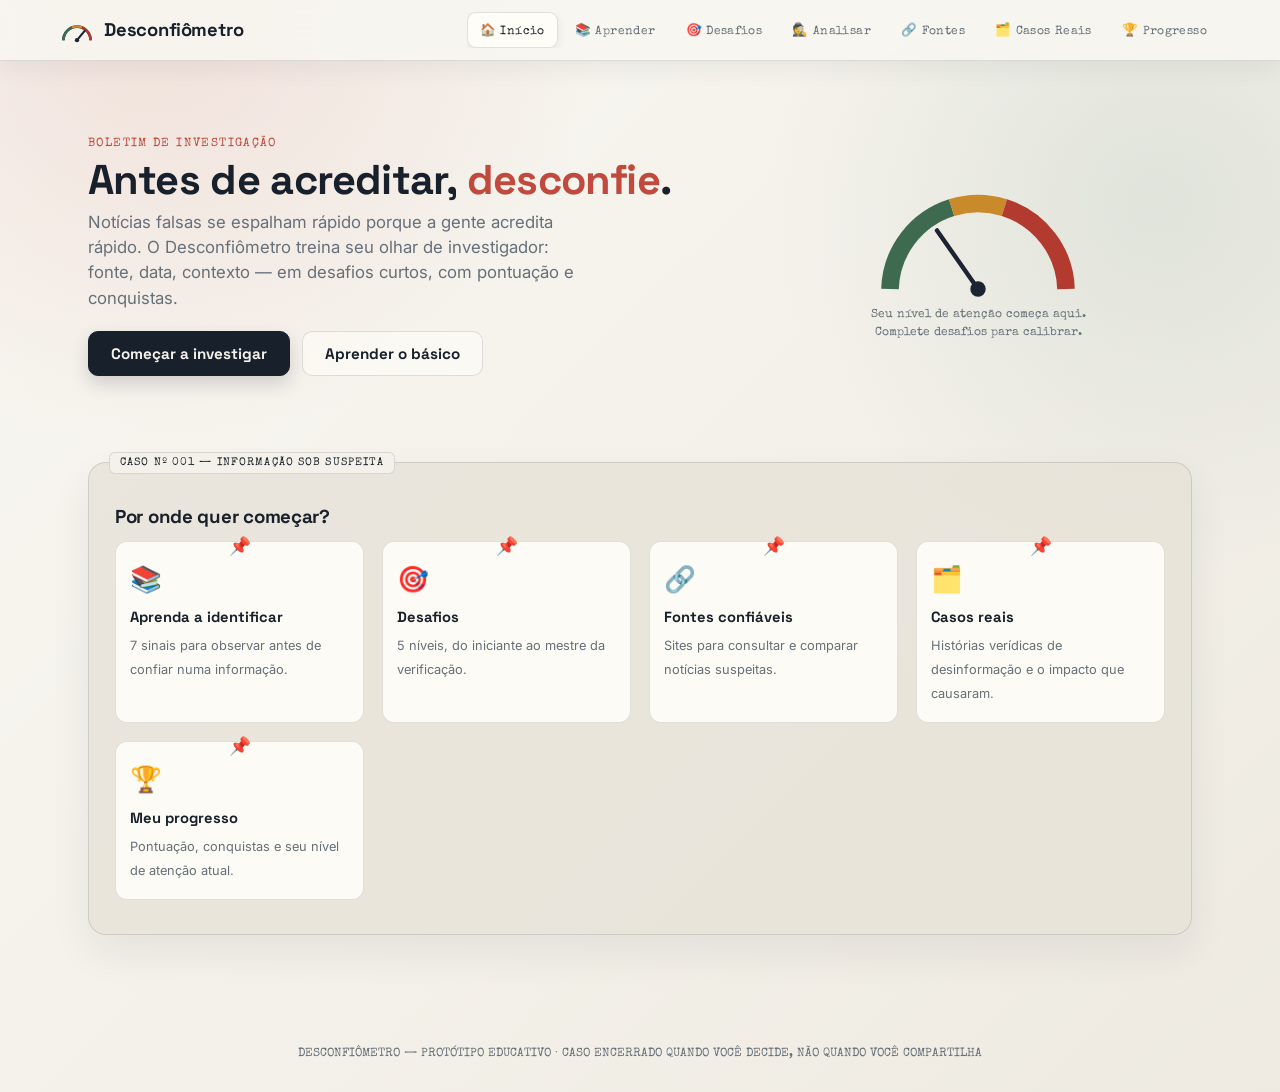
==== commit 7efa11c9: "Add files via upload" ====
--- a/index.html
+++ b/index.html
@@ -1,148 +1,167 @@
-<!DOCTYPE html>
-<html lang="pt-BR">
-<head>
-<meta charset="UTF-8">
-<meta name="viewport" content="width=device-width, initial-scale=1.0">
-<title>Desconfiômetro</title>
-<link rel="stylesheet" href="styles.css">
-</head>
-<body>
-
-<div class="topbar">
-  <div class="brand">
-    <svg class="dial" viewBox="0 0 40 40"><path d="M4 32 A16 16 0 0 1 36 32" fill="none" stroke="#1C2333" stroke-width="3"/><path d="M4 32 A16 16 0 0 1 14 17" fill="none" stroke="#3E6B4F" stroke-width="3"/><path d="M14 17 A16 16 0 0 1 26 17" fill="none" stroke="#C98A2C" stroke-width="3"/><path d="M26 17 A16 16 0 0 1 36 32" fill="none" stroke="#B23A2E" stroke-width="3"/><line x1="20" y1="32" x2="29" y2="21" stroke="#1C2333" stroke-width="2.5" stroke-linecap="round"/><circle cx="20" cy="32" r="2.5" fill="#1C2333"/></svg>
-    Desconfiômetro
-  </div>
-  <nav class="tabs">
-    <button data-view="inicio" class="active">🏠 Início</button>
-    <button data-view="aprender">📚 Aprender</button>
-    <button data-view="desafios">🎯 Desafios</button>
-    <button data-view="fontes">🔗 Fontes</button>
-    <button data-view="casos">🗂️ Casos Reais</button>
-    <button data-view="progresso">🏆 Progresso</button>
-  </nav>
-</div>
-
-<main>
-
-  <section class="view active" id="view-inicio">
-    <div class="hero">
-      <div>
-        <span class="eyebrow">Boletim de investigação</span>
-        <h1>Antes de acreditar, <span>desconfie</span>.</h1>
-        <p class="lede">Notícias falsas se espalham rápido porque a gente acredita rápido. O Desconfiômetro treina seu olhar de investigador: fonte, data, contexto — em desafios curtos, com pontuação e conquistas.</p>
-        <div class="cta-row">
-          <button class="btn" onclick="goTo('desafios')">Começar a investigar</button>
-          <button class="btn ghost" onclick="goTo('aprender')">Aprender o básico</button>
-        </div>
-      </div>
-      <div class="gauge-wrap">
-        <svg viewBox="0 0 200 120" width="220">
-          <path d="M20 110 A80 80 0 0 1 76 36" fill="none" stroke="#3E6B4F" stroke-width="16"/>
-          <path d="M76 36 A80 80 0 0 1 124 36" fill="none" stroke="#C98A2C" stroke-width="16"/>
-          <path d="M124 36 A80 80 0 0 1 180 110" fill="none" stroke="#B23A2E" stroke-width="16"/>
-          <g id="home-needle" style="transform-origin:100px 110px; transform:rotate(-35deg);">
-            <line x1="100" y1="110" x2="100" y2="45" stroke="#1C2333" stroke-width="4" stroke-linecap="round"/>
-          </g>
-          <circle cx="100" cy="110" r="7" fill="#1C2333"/>
-        </svg>
-        <div class="gauge-caption">Seu nível de atenção começa aqui.<br>Complete desafios para calibrar.</div>
-      </div>
-    </div>
-
-    <div class="board">
-      <h3 style="margin-top:6px;">Por onde quer começar?</h3>
-      <div class="card-grid">
-        <div class="opt-card" onclick="goTo('aprender')"><span class="pin">📌</span><span class="ic">📚</span><b>Aprenda a identificar</b><span class="d">7 sinais para observar antes de confiar numa informação.</span></div>
-        <div class="opt-card" onclick="goTo('desafios')"><span class="pin">📌</span><span class="ic">🎯</span><b>Desafios</b><span class="d">5 níveis, do iniciante ao mestre da verificação.</span></div>
-        <div class="opt-card" onclick="goTo('fontes')"><span class="pin">📌</span><span class="ic">🔗</span><b>Fontes confiáveis</b><span class="d">Sites para consultar e comparar notícias suspeitas.</span></div>
-        <div class="opt-card" onclick="goTo('casos')"><span class="pin">📌</span><span class="ic">🗂️</span><b>Casos reais</b><span class="d">Histórias verídicas de desinformação e o impacto que causaram.</span></div>
-        <div class="opt-card" onclick="goTo('progresso')"><span class="pin">📌</span><span class="ic">🏆</span><b>Meu progresso</b><span class="d">Pontuação, conquistas e seu nível de atenção atual.</span></div>
-      </div>
-    </div>
-  </section>
-
-  <section class="view" id="view-aprender">
-    <span class="eyebrow">Antes de investigar</span>
-    <h2>7 hábitos de quem não cai em fake news</h2>
-    <p>Nenhuma notícia deve ser descartada só porque parece estranha — o objetivo é <b>verificar</b>, não desconfiar de tudo. Toque em cada cartão para abrir.</p>
-    <div class="tips-grid" id="tips-grid"></div>
-
-    <h3>Como a desinformação se espalha</h3>
-    <div class="flow bad">
-      <div class="step">🧪 Informação falsa é criada</div><div class="arrow">↓</div>
-      <div class="step">🌐 É publicada na internet</div><div class="arrow">↓</div>
-      <div class="step">👀 Chama a atenção das pessoas</div><div class="arrow">↓</div>
-      <div class="step">🤝 Uma pessoa acredita</div><div class="arrow">↓</div>
-      <div class="step">📤 Compartilha sem verificar</div><div class="arrow">↓</div>
-      <div class="step">🔴 A desinformação se espalha</div>
-    </div>
-
-    <h3>Como o Desconfiômetro interrompe o ciclo</h3>
-    <div class="flow good">
-      <div class="step">📥 Receber informação</div><div class="arrow">↓</div>
-      <div class="step">🛑 Parar antes de compartilhar</div><div class="arrow">↓</div>
-      <div class="step">🔎 Verificar a fonte</div><div class="arrow">↓</div>
-      <div class="step">📅 Conferir a data</div><div class="arrow">↓</div>
-      <div class="step">🔗 Comparar com outras fontes</div><div class="arrow">↓</div>
-      <div class="step">🛡️ Tomar uma decisão consciente</div>
-    </div>
-
-    <h3>A regra de ouro</h3>
-    <div class="rule-strip">
-      <span>PARE</span><span>VERIFIQUE</span><span>COMPARE</span><span>PENSE</span><span>COMPARTILHE</span>
-    </div>
-
-    <h3>Quem pode sair prejudicado</h3>
-    <ul class="risk-list">
-      <li>Pessoas que acreditam na informação falsa</li>
-      <li>Pessoas ou grupos falsamente acusados</li>
-      <li>Instituições e comunidades inteiras</li>
-      <li>A própria credibilidade de quem compartilha</li>
-      <li>Decisões tomadas com base em dados incorretos</li>
-    </ul>
-  </section>
-
-  <section class="view" id="view-fontes">
-    <span class="eyebrow">Pesquisa responsável</span>
-    <h2>Fontes para conferir notícias</h2>
-    <p>Use sites especializados para procurar a informação original e comparar as evidências antes de compartilhar.</p>
-    <div class="sources-grid">
-      <a class="source-card" href="https://www.aosfatos.org/" target="_blank" rel="noopener noreferrer">
-        <span class="source-icon">🔎</span><b>Aos Fatos</b><span>Agência de checagem de fatos e investigação.</span><strong>Abrir site ↗</strong>
-      </a>
-      <a class="source-card" href="https://lupa.uol.com.br/" target="_blank" rel="noopener noreferrer">
-        <span class="source-icon">📰</span><b>Agência Lupa</b><span>Verificações de discursos, notícias e conteúdos virais.</span><strong>Abrir site ↗</strong>
-      </a>
-      <a class="source-card" href="https://projetocomprova.com.br/" target="_blank" rel="noopener noreferrer">
-        <span class="source-icon">🤝</span><b>Projeto Comprova</b><span>Jornalistas de vários veículos investigando conteúdos suspeitos.</span><strong>Abrir site ↗</strong>
-      </a>
-      <a class="source-card" href="https://g1.globo.com/fato-ou-fake/" target="_blank" rel="noopener noreferrer">
-        <span class="source-icon">✅</span><b>Fato ou Fake</b><span>Checagens e explicações sobre informações que circulam na internet.</span><strong>Abrir site ↗</strong>
-      </a>
-    </div>
-    <div class="sources-note">Nenhuma fonte deve ser seguida cegamente: confira a data, leia a explicação e compare com outras fontes confiáveis.</div>
-  </section>
-
-  <section class="view" id="view-desafios">
-    <span class="eyebrow">Mapa da investigação</span>
-    <h2>Escolha um nível</h2>
-    <p>Cada nível exige mais atenção que o anterior. Complete os casos para ganhar pontos e desbloquear conquistas.</p>
-
-    <div class="level-path">
-      <div class="level-track" id="level-track"></div>
-      <div class="level-labels">
-        <span>Aprendendo<br>a desconfiar</span>
-        <span>Detetive da<br>informação</span>
-        <span>Investigador</span>
-        <span>Mestre da<br>verificação</span>
-        <span>Desafio<br>final</span>
-      </div>
-    </div>
-
-    <div class="challenge-panel" id="challenge-panel"></div>
-  </section>
-
+<!DOCTYPE html>
+<html lang="pt-BR">
+<head>
+<meta charset="UTF-8">
+<meta name="viewport" content="width=device-width, initial-scale=1.0">
+<title>Desconfiômetro</title>
+<link rel="stylesheet" href="styles.css">
+</head>
+<body>
+
+<div class="topbar">
+  <div class="brand">
+    <svg class="dial" viewBox="0 0 40 40"><path d="M4 32 A16 16 0 0 1 36 32" fill="none" stroke="#1C2333" stroke-width="3"/><path d="M4 32 A16 16 0 0 1 14 17" fill="none" stroke="#3E6B4F" stroke-width="3"/><path d="M14 17 A16 16 0 0 1 26 17" fill="none" stroke="#C98A2C" stroke-width="3"/><path d="M26 17 A16 16 0 0 1 36 32" fill="none" stroke="#B23A2E" stroke-width="3"/><line x1="20" y1="32" x2="29" y2="21" stroke="#1C2333" stroke-width="2.5" stroke-linecap="round"/><circle cx="20" cy="32" r="2.5" fill="#1C2333"/></svg>
+    Desconfiômetro
+  </div>
+  <nav class="tabs">
+    <button data-view="inicio" class="active">🏠 Início</button>
+    <button data-view="aprender">📚 Aprender</button>
+    <button data-view="desafios">🎯 Desafios</button>
+    <button data-view="analisar">🕵️ Analisar</button>
+    <button data-view="fontes">🔗 Fontes</button>
+    <button data-view="casos">🗂️ Casos Reais</button>
+    <button data-view="progresso">🏆 Progresso</button>
+  </nav>
+</div>
+
+<main>
+
+  <section class="view active" id="view-inicio">
+    <div class="hero">
+      <div>
+        <span class="eyebrow">Boletim de investigação</span>
+        <h1>Antes de acreditar, <span>desconfie</span>.</h1>
+        <p class="lede">Notícias falsas se espalham rápido porque a gente acredita rápido. O Desconfiômetro treina seu olhar de investigador: fonte, data, contexto — em desafios curtos, com pontuação e conquistas.</p>
+        <div class="cta-row">
+          <button class="btn" onclick="goTo('desafios')">Começar a investigar</button>
+          <button class="btn ghost" onclick="goTo('aprender')">Aprender o básico</button>
+        </div>
+      </div>
+      <div class="gauge-wrap">
+        <svg viewBox="0 0 200 120" width="220">
+          <path d="M20 110 A80 80 0 0 1 76 36" fill="none" stroke="#3E6B4F" stroke-width="16"/>
+          <path d="M76 36 A80 80 0 0 1 124 36" fill="none" stroke="#C98A2C" stroke-width="16"/>
+          <path d="M124 36 A80 80 0 0 1 180 110" fill="none" stroke="#B23A2E" stroke-width="16"/>
+          <g id="home-needle" style="transform-origin:100px 110px; transform:rotate(-35deg);">
+            <line x1="100" y1="110" x2="100" y2="45" stroke="#1C2333" stroke-width="4" stroke-linecap="round"/>
+          </g>
+          <circle cx="100" cy="110" r="7" fill="#1C2333"/>
+        </svg>
+        <div class="gauge-caption">Seu nível de atenção começa aqui.<br>Complete desafios para calibrar.</div>
+      </div>
+    </div>
+
+    <div class="board">
+      <h3 style="margin-top:6px;">Por onde quer começar?</h3>
+      <div class="card-grid">
+        <div class="opt-card" onclick="goTo('aprender')"><span class="pin">📌</span><span class="ic">📚</span><b>Aprenda a identificar</b><span class="d">7 sinais para observar antes de confiar numa informação.</span></div>
+        <div class="opt-card" onclick="goTo('desafios')"><span class="pin">📌</span><span class="ic">🎯</span><b>Desafios</b><span class="d">5 níveis, do iniciante ao mestre da verificação.</span></div>
+        <div class="opt-card" onclick="goTo('fontes')"><span class="pin">📌</span><span class="ic">🔗</span><b>Fontes confiáveis</b><span class="d">Sites para consultar e comparar notícias suspeitas.</span></div>
+        <div class="opt-card" onclick="goTo('casos')"><span class="pin">📌</span><span class="ic">🗂️</span><b>Casos reais</b><span class="d">Histórias verídicas de desinformação e o impacto que causaram.</span></div>
+        <div class="opt-card" onclick="goTo('progresso')"><span class="pin">📌</span><span class="ic">🏆</span><b>Meu progresso</b><span class="d">Pontuação, conquistas e seu nível de atenção atual.</span></div>
+      </div>
+    </div>
+  </section>
+
+  <section class="view" id="view-aprender">
+    <span class="eyebrow">Antes de investigar</span>
+    <h2>7 hábitos de quem não cai em fake news</h2>
+    <p>Nenhuma notícia deve ser descartada só porque parece estranha — o objetivo é <b>verificar</b>, não desconfiar de tudo. Toque em cada cartão para abrir.</p>
+    <div class="tips-grid" id="tips-grid"></div>
+
+    <h3>Como a desinformação se espalha</h3>
+    <div class="flow bad">
+      <div class="step">🧪 Informação falsa é criada</div><div class="arrow">↓</div>
+      <div class="step">🌐 É publicada na internet</div><div class="arrow">↓</div>
+      <div class="step">👀 Chama a atenção das pessoas</div><div class="arrow">↓</div>
+      <div class="step">🤝 Uma pessoa acredita</div><div class="arrow">↓</div>
+      <div class="step">📤 Compartilha sem verificar</div><div class="arrow">↓</div>
+      <div class="step">🔴 A desinformação se espalha</div>
+    </div>
+
+    <h3>Como o Desconfiômetro interrompe o ciclo</h3>
+    <div class="flow good">
+      <div class="step">📥 Receber informação</div><div class="arrow">↓</div>
+      <div class="step">🛑 Parar antes de compartilhar</div><div class="arrow">↓</div>
+      <div class="step">🔎 Verificar a fonte</div><div class="arrow">↓</div>
+      <div class="step">📅 Conferir a data</div><div class="arrow">↓</div>
+      <div class="step">🔗 Comparar com outras fontes</div><div class="arrow">↓</div>
+      <div class="step">🛡️ Tomar uma decisão consciente</div>
+    </div>
+
+    <h3>A regra de ouro</h3>
+    <div class="rule-strip">
+      <span>PARE</span><span>VERIFIQUE</span><span>COMPARE</span><span>PENSE</span><span>COMPARTILHE</span>
+    </div>
+
+    <h3>Quem pode sair prejudicado</h3>
+    <ul class="risk-list">
+      <li>Pessoas que acreditam na informação falsa</li>
+      <li>Pessoas ou grupos falsamente acusados</li>
+      <li>Instituições e comunidades inteiras</li>
+      <li>A própria credibilidade de quem compartilha</li>
+      <li>Decisões tomadas com base em dados incorretos</li>
+    </ul>
+  </section>
+
+  <section class="view" id="view-analisar">
+    <span class="eyebrow">Laboratório de análise</span>
+    <h2>Analisar uma notícia</h2>
+    <p>Cole o texto de uma notícia ou mensagem suspeita. A IA procura sinais de alerta no texto e o app busca checagens já publicadas por agências. O resultado é um apoio para a sua investigação, não um veredito final.</p>
+
+    <div class="an-box">
+      <textarea id="an-input" maxlength="4000" placeholder="Cole aqui o texto da notícia, do post ou da mensagem encaminhada..."></textarea>
+      <div class="an-foot">
+        <span id="an-count">0 / 4000</span>
+        <button class="btn" id="an-btn" onclick="analyzeNews()">🕵️ Analisar</button>
+      </div>
+    </div>
+
+    <div id="an-result" aria-live="polite"></div>
+
+    <div class="sources-note">A análise é feita por inteligência artificial e pode errar, principalmente com fatos recentes. Para uma conclusão segura, confirme nas agências da <a href="#" onclick="goTo('fontes');return false;">aba Fontes</a>. O texto enviado é processado pelo Google (Gemini).</div>
+  </section>
+
+  <section class="view" id="view-fontes">
+    <span class="eyebrow">Pesquisa responsável</span>
+    <h2>Fontes para conferir notícias</h2>
+    <p>Use sites especializados para procurar a informação original e comparar as evidências antes de compartilhar.</p>
+    <div class="sources-grid">
+      <a class="source-card" href="https://www.aosfatos.org/" target="_blank" rel="noopener noreferrer">
+        <span class="source-icon">🔎</span><b>Aos Fatos</b><span>Agência de checagem de fatos e investigação.</span><strong>Abrir site ↗</strong>
+      </a>
+      <a class="source-card" href="https://lupa.uol.com.br/" target="_blank" rel="noopener noreferrer">
+        <span class="source-icon">📰</span><b>Agência Lupa</b><span>Verificações de discursos, notícias e conteúdos virais.</span><strong>Abrir site ↗</strong>
+      </a>
+      <a class="source-card" href="https://projetocomprova.com.br/" target="_blank" rel="noopener noreferrer">
+        <span class="source-icon">🤝</span><b>Projeto Comprova</b><span>Jornalistas de vários veículos investigando conteúdos suspeitos.</span><strong>Abrir site ↗</strong>
+      </a>
+      <a class="source-card" href="https://g1.globo.com/fato-ou-fake/" target="_blank" rel="noopener noreferrer">
+        <span class="source-icon">✅</span><b>Fato ou Fake</b><span>Checagens e explicações sobre informações que circulam na internet.</span><strong>Abrir site ↗</strong>
+      </a>
+    </div>
+    <div class="sources-note">Nenhuma fonte deve ser seguida cegamente: confira a data, leia a explicação e compare com outras fontes confiáveis.</div>
+  </section>
+
+  <section class="view" id="view-desafios">
+    <span class="eyebrow">Mapa da investigação</span>
+    <h2>Escolha um nível</h2>
+    <p>Cada nível exige mais atenção que o anterior. Complete os casos para ganhar pontos e desbloquear conquistas.</p>
+
+    <div class="level-path">
+      <div class="level-track" id="level-track"></div>
+      <div class="level-labels">
+        <span>Aprendendo<br>a desconfiar</span>
+        <span>Detetive da<br>informação</span>
+        <span>Investigador</span>
+        <span>Mestre da<br>verificação</span>
+        <span>Desafio<br>final</span>
+      </div>
+    </div>
+
+    <div class="challenge-panel" id="challenge-panel"></div>
+  </section>
+
   <section class="view" id="view-casos">
     <span class="eyebrow">Arquivo de casos reais</span>
     <h2>Quando a desinformação sai da tela</h2>
@@ -179,41 +198,41 @@
     <div class="sources-note">Casos reais como esses mostram por que os hábitos da aba "Aprender" e os desafios do Desconfiômetro importam — desinformação não é um jogo, mesmo quando aprendemos a identificá-la jogando.</div>
   </section>
 
-  <section class="view" id="view-progresso">
-    <span class="eyebrow">Seu relatório</span>
-    <h2>Meu progresso</h2>
-    <div class="progress-top">
-      <div>
-        <div class="stat-row">
-          <div class="stat"><div class="v" id="stat-score">0</div><div class="l">Pontos</div></div>
-          <div class="stat"><div class="v" id="stat-levels">0/5</div><div class="l">Níveis</div></div>
-          <div class="stat"><div class="v" id="stat-badges">0/4</div><div class="l">Conquistas</div></div>
-        </div>
-        <p id="progress-msg" style="margin-top:16px;"></p>
-      </div>
-      <div class="gauge-wrap">
-        <svg viewBox="0 0 200 120" width="220">
-          <path d="M20 110 A80 80 0 0 1 76 36" fill="none" stroke="#3E6B4F" stroke-width="16"/>
-          <path d="M76 36 A80 80 0 0 1 124 36" fill="none" stroke="#C98A2C" stroke-width="16"/>
-          <path d="M124 36 A80 80 0 0 1 180 110" fill="none" stroke="#B23A2E" stroke-width="16"/>
-          <g id="prog-needle" style="transform-origin:100px 110px; transform:rotate(-90deg); transition:transform .6s ease;">
-            <line x1="100" y1="110" x2="100" y2="45" stroke="#1C2333" stroke-width="4" stroke-linecap="round"/>
-          </g>
-          <circle cx="100" cy="110" r="7" fill="#1C2333"/>
-        </svg>
-        <div class="gauge-caption" id="prog-caption">Nível de atenção: 0/100</div>
-      </div>
-    </div>
-
-    <h3>Conquistas</h3>
-    <div class="badge-grid" id="badge-grid"></div>
-    <div class="cta-row" style="margin-top:20px;">
-      <button class="btn ghost small" onclick="resetProgress()">Reiniciar progresso</button>
-    </div>
-  </section>
-
-</main>
-
-<footer>DESCONFIÔMETRO — PROTÓTIPO EDUCATIVO · CASO ENCERRADO QUANDO VOCÊ DECIDE, NÃO QUANDO VOCÊ COMPARTILHA</footer>
-
-<script src="app.js"></script>
+  <section class="view" id="view-progresso">
+    <span class="eyebrow">Seu relatório</span>
+    <h2>Meu progresso</h2>
+    <div class="progress-top">
+      <div>
+        <div class="stat-row">
+          <div class="stat"><div class="v" id="stat-score">0</div><div class="l">Pontos</div></div>
+          <div class="stat"><div class="v" id="stat-levels">0/5</div><div class="l">Níveis</div></div>
+          <div class="stat"><div class="v" id="stat-badges">0/4</div><div class="l">Conquistas</div></div>
+        </div>
+        <p id="progress-msg" style="margin-top:16px;"></p>
+      </div>
+      <div class="gauge-wrap">
+        <svg viewBox="0 0 200 120" width="220">
+          <path d="M20 110 A80 80 0 0 1 76 36" fill="none" stroke="#3E6B4F" stroke-width="16"/>
+          <path d="M76 36 A80 80 0 0 1 124 36" fill="none" stroke="#C98A2C" stroke-width="16"/>
+          <path d="M124 36 A80 80 0 0 1 180 110" fill="none" stroke="#B23A2E" stroke-width="16"/>
+          <g id="prog-needle" style="transform-origin:100px 110px; transform:rotate(-90deg); transition:transform .6s ease;">
+            <line x1="100" y1="110" x2="100" y2="45" stroke="#1C2333" stroke-width="4" stroke-linecap="round"/>
+          </g>
+          <circle cx="100" cy="110" r="7" fill="#1C2333"/>
+        </svg>
+        <div class="gauge-caption" id="prog-caption">Nível de atenção: 0/100</div>
+      </div>
+    </div>
+
+    <h3>Conquistas</h3>
+    <div class="badge-grid" id="badge-grid"></div>
+    <div class="cta-row" style="margin-top:20px;">
+      <button class="btn ghost small" onclick="resetProgress()">Reiniciar progresso</button>
+    </div>
+  </section>
+
+</main>
+
+<footer>DESCONFIÔMETRO — PROTÓTIPO EDUCATIVO · CASO ENCERRADO QUANDO VOCÊ DECIDE, NÃO QUANDO VOCÊ COMPARTILHA</footer>
+
+<script src="app.js"></script>
--- a/styles.css
+++ b/styles.css
@@ -1,353 +1,398 @@
-@import url('https://fonts.googleapis.com/css2?family=Space+Grotesk:wght@500;600;700&family=Special+Elite&family=Inter:wght@400;500;600;700;800&display=swap');
-
-:root{
-  --paper:#f4f1ea;
-  --paper-deep:#e6e1d7;
-  --card:#fffdf8;
-  --ink:#18212b;
-  --ink-soft:#66707a;
-  --red:#c04a3d;
-  --red-deep:#96382f;
-  --amber:#c78a2c;
-  --green:#31705a;
-  --line:rgba(24,33,43,0.13);
-  --font-display:'Space Grotesk', sans-serif;
-  --font-type:'Special Elite', monospace;
-  --font-body:'Inter', sans-serif;
-}
-
-*{box-sizing:border-box;}
-html{scroll-behavior:smooth;}
-body{
-  margin:0;
-  background:
-    radial-gradient(circle at 12% 0%, rgba(192,74,61,.12), transparent 28rem),
-    radial-gradient(circle at 90% 18%, rgba(49,112,90,.10), transparent 24rem),
-    linear-gradient(135deg, #f8f6f1 0%, var(--paper) 54%, #eeeae1 100%);
-  color:var(--ink);
-  font-family:var(--font-body);
-  line-height:1.5;
-  -webkit-font-smoothing:antialiased;
-}
-
-.topbar{
-  position:sticky; top:0; z-index:50;
-  background:rgba(248,246,241,.88);
-  border-bottom:1px solid var(--line);
-  box-shadow:0 8px 24px rgba(24,33,43,.06);
-  backdrop-filter:blur(16px);
-  display:flex; align-items:center; justify-content:space-between;
-  padding:12px max(22px, calc((100vw - 1160px) / 2));
-  gap:12px;
-}
-.brand{
-  display:flex; align-items:center; gap:10px;
-  font-family:var(--font-display); font-weight:700; font-size:1.15rem;
-  letter-spacing:-0.01em;
-}
-.brand .dial{
-  width:34px;height:34px; flex-shrink:0;
-}
-nav.tabs{
-  display:flex; gap:4px; overflow-x:auto; -ms-overflow-style:none; scrollbar-width:none;
-}
-nav.tabs::-webkit-scrollbar{display:none;}
-nav.tabs button{
-  font-family:var(--font-type);
-  font-size:0.78rem;
-  letter-spacing:.03em;
-  background:transparent;
-  border:1px solid transparent;
-  color:var(--ink-soft);
-  padding:9px 12px;
-  border-radius:9px;
-  cursor:pointer;
-  white-space:nowrap;
-  transition:all .15s ease;
-}
-nav.tabs button:hover{ color:var(--ink); }
-nav.tabs button.active{
-  color:var(--ink);
-  background:var(--card);
-  border-color:var(--line);
-  box-shadow:0 3px 10px rgba(24,33,43,.08);
-}
-
-main{ max-width:1160px; margin:0 auto; padding:0 28px 80px; }
-section.view{ display:none; animation:fade .35s ease; }
-section.view.active{ display:block; }
-@keyframes fade{ from{opacity:0; transform:translateY(6px);} to{opacity:1; transform:translateY(0);} }
-
-h1,h2,h3{ font-family:var(--font-display); margin:0 0 8px; letter-spacing:-0.015em; }
-.eyebrow{
-  font-family:var(--font-type); font-size:.72rem; text-transform:uppercase;
-  letter-spacing:.12em; color:var(--red); display:block; margin-bottom:6px;
-}
-p{ color:var(--ink-soft); margin:0 0 12px; }
-
-.hero{
-  padding:74px 0 46px;
-  display:grid; grid-template-columns:1.2fr 0.8fr; gap:36px; align-items:center;
-}
-.hero h1{ font-size:2.6rem; line-height:1.05; }
-.hero h1 span{ color:var(--red); }
-.hero .lede{ font-size:1.05rem; max-width:46ch; }
-.cta-row{ display:flex; gap:12px; margin-top:20px; flex-wrap:wrap; }
-.btn{
-  font-family:var(--font-display); font-weight:700; font-size:.95rem;
-  border:1px solid var(--ink); background:var(--ink); color:var(--paper);
-  padding:12px 22px; border-radius:10px; cursor:pointer;
-  transition:transform .12s ease, box-shadow .12s ease;
-  box-shadow:0 8px 18px rgba(24,33,43,.16);
-}
-.btn:hover{ transform:translateY(-2px); box-shadow:0 12px 24px rgba(24,33,43,.22); }
-.btn.ghost{ background:rgba(255,253,248,.58); color:var(--ink); box-shadow:none; border-color:var(--line); }
-.btn.ghost:hover{ box-shadow:0 8px 18px rgba(24,33,43,.1); }
-.btn.small{ padding:8px 14px; font-size:.82rem; box-shadow:none; }
-
-.gauge-wrap{ display:flex; flex-direction:column; align-items:center; }
-.gauge-caption{ font-family:var(--font-type); font-size:.78rem; color:var(--ink-soft); margin-top:6px; text-align:center;}
-
-.board{
-  position:relative; margin-top:40px; padding:34px 26px;
-  background:rgba(230,225,215,.76);
-  border:1px solid var(--line);
-  border-radius:18px;
-  box-shadow:0 18px 42px rgba(24,33,43,.07);
-}
-.board::before{
-  content:"CASO Nº 001 — INFORMAÇÃO SOB SUSPEITA";
-  font-family:var(--font-type); font-size:.7rem; letter-spacing:.1em;
-  position:absolute; top:-11px; left:20px; background:var(--paper);
-  padding:2px 10px; border:1px solid var(--line); border-radius:6px;
-}
-.card-grid{
-  display:grid; grid-template-columns:repeat(4,1fr); gap:18px; margin-top:10px;
-}
-.opt-card{
-  background:rgba(255,253,248,.9); border:1px solid var(--line); border-radius:12px;
-  padding:18px 14px; cursor:pointer; position:relative;
-  transition:transform .15s ease, box-shadow .15s ease, border-color .15s ease;
-}
-.opt-card:hover{ transform:translateY(-4px); border-color:rgba(192,74,61,.45); box-shadow:0 12px 24px rgba(24,33,43,.1); }
-.opt-card:nth-child(even):hover{ transform:translateY(-4px); }
-.opt-card .pin{ position:absolute; top:-9px; left:50%; transform:translateX(-50%); font-size:1.1rem; }
-.opt-card .ic{ font-size:1.6rem; display:block; margin-bottom:8px; }
-.opt-card b{ font-family:var(--font-display); font-size:.92rem; display:block; margin-bottom:4px;}
-.opt-card span.d{ font-size:.8rem; color:var(--ink-soft); }
-
-.flow{
-  display:flex; flex-direction:column; align-items:flex-start; gap:2px;
-  font-family:var(--font-type); font-size:.85rem; margin:14px 0 22px;
-}
-.flow .step{
-  background:var(--card); border:1.5px solid var(--ink); border-radius:3px;
-  padding:7px 12px;
-}
-.flow .arrow{ color:var(--red); padding-left:14px; font-size:.9rem; }
-.flow.bad .step{ border-color:var(--red-deep); }
-.flow.good .step{ border-color:var(--green); }
-
-.tips-grid{ display:grid; grid-template-columns:repeat(2,1fr); gap:14px; margin:22px 0 34px;}
-.tip{
-  background:var(--card); border:1px solid var(--line); border-radius:12px; padding:16px;
-  cursor:pointer; perspective:800px;
-}
-.tip .row{ display:flex; gap:10px; align-items:flex-start; }
-.tip .ic{ font-size:1.4rem; }
-.tip b{ font-family:var(--font-display); font-size:.95rem; }
-.tip .more{
-  max-height:0; overflow:hidden; transition:max-height .25s ease; font-size:.85rem; color:var(--ink-soft);
-}
-.tip.open .more{ max-height:120px; margin-top:8px; }
-
-.sources-grid{ display:grid; grid-template-columns:repeat(2,1fr); gap:14px; margin:18px 0 12px; }
-.source-card{
-  display:flex; flex-direction:column; align-items:flex-start; gap:5px;
-  background:var(--card); border:1px solid var(--line); border-radius:12px;
-  padding:16px; color:var(--ink); text-decoration:none; transition:transform .15s ease, box-shadow .15s ease;
-}
-.source-card:hover{ transform:translateY(-3px); box-shadow:4px 4px 0 var(--green); }
-.source-card .source-icon{ font-size:1.35rem; }
-.source-card b{ font-family:var(--font-display); font-size:.98rem; }
-.source-card span:not(.source-icon){ color:var(--ink-soft); font-size:.82rem; }
-.source-card strong{ color:var(--red); font-family:var(--font-type); font-size:.72rem; margin-top:5px; }
-.sources-note{ background:var(--paper-deep); border-left:4px solid var(--amber); padding:10px 12px; color:var(--ink-soft); font-size:.82rem; margin:0 0 30px; }
-
-.case-file{ background:var(--card); border:1px solid var(--line); border-radius:14px; padding:18px 20px; margin-bottom:18px; box-shadow:0 10px 24px rgba(24,33,43,.05); }
-.case-tag{ font-family:var(--font-type); font-size:.72rem; text-transform:uppercase; letter-spacing:.08em; color:var(--red-deep); margin-bottom:6px; }
-.case-file h3{ font-size:1.05rem; margin-bottom:12px; }
-.case-field{ font-size:.9rem; margin-bottom:10px; color:var(--ink-soft); line-height:1.55; }
-.case-field b{ font-family:var(--font-type); font-size:.68rem; text-transform:uppercase; letter-spacing:.05em; color:var(--ink); display:block; margin-bottom:3px; }
-.case-field.impact{ background:var(--paper-deep); border-left:4px solid var(--red); padding:10px 12px; border-radius:3px; color:var(--ink); margin-bottom:0; }
-
-.rule-strip{
-  display:flex; flex-wrap:wrap; gap:8px; justify-content:center;
-  background:var(--ink); color:var(--paper); border-radius:5px; padding:20px; margin:20px 0 30px;
-  font-family:var(--font-display); font-weight:700; letter-spacing:.02em;
-}
-.rule-strip span{ padding:4px 10px; }
-.rule-strip span:not(:last-child)::after{ content:"→"; color:var(--red); margin-left:8px; font-weight:400; }
-
-.risk-list{ columns:2; gap:24px; font-size:.9rem; color:var(--ink-soft); }
-.risk-list li{ break-inside:avoid; margin-bottom:6px; }
-
-.level-path{ position:relative; margin:34px 0; }
-.level-track{
-  display:flex; justify-content:space-between; align-items:center; position:relative;
-  padding:0 6px;
-}
-.level-track::before{
-  content:""; position:absolute; left:6%; right:6%; top:50%; height:3px;
-  background:repeating-linear-gradient(90deg, var(--ink) 0 10px, transparent 10px 18px);
-  z-index:0;
-}
-.level-node{
-  position:relative; z-index:1; width:78px; height:78px; border-radius:50%;
-  background:var(--card); border:3px solid var(--ink);
-  display:flex; align-items:center; justify-content:center; flex-direction:column;
-  cursor:pointer; transition:transform .15s ease;
-  font-family:var(--font-display); font-weight:700;
-}
-.level-node:hover{ transform:scale(1.06); }
-.level-node .n{ font-size:1.3rem; }
-.level-node .s{ font-size:.6rem; font-weight:400; font-family:var(--font-body); color:var(--ink-soft); }
-.level-node.done{ background:var(--green); color:#fff; border-color:var(--green); }
-.level-node.done .s{ color:#e8f3ec; }
-.level-labels{ display:flex; justify-content:space-between; margin-top:8px; }
-.level-labels span{ width:78px; text-align:center; font-size:.68rem; color:var(--ink-soft); font-family:var(--font-type); }
-
-.challenge-panel{
-  margin-top:30px; background:var(--card); border:1px solid var(--line); border-radius:14px;
-  padding:26px; display:none;
-}
-.challenge-panel.active{ display:block; }
-.chal-progress{ font-family:var(--font-type); font-size:.72rem; color:var(--ink-soft); margin-bottom:10px; }
-.chal-prompt{ font-size:1.05rem; font-weight:600; margin-bottom:16px; }
-.mock-post{
-  background:#fff; border:1px solid #d9dfe3; border-radius:8px; overflow:hidden; margin-bottom:16px; font-size:.92rem;
-  box-shadow:0 10px 25px rgba(24,33,43,.08);
-}
-.news-topline{ display:flex; align-items:center; justify-content:space-between; padding:13px 18px 10px; border-bottom:1px solid #e7eaed; }
-.news-brand{ color:#d52b2b; font-family:var(--font-display); font-weight:700; font-size:1.25rem; letter-spacing:-.04em; }
-.news-brand span{ color:#202b35; font-weight:500; }
-.news-live{ color:#d52b2b; font-size:.68rem; font-weight:700; text-transform:uppercase; letter-spacing:.08em; }
-.news-nav{ padding:8px 18px; color:#68737d; border-bottom:1px solid #edf0f2; font-size:.68rem; white-space:nowrap; overflow:hidden; }
-.news-section{ padding:18px 20px 5px; color:#c52d32; font-size:.72rem; font-weight:700; text-transform:uppercase; letter-spacing:.1em; }
-.mock-post .headline{ padding:0 20px; font-family:var(--font-display); font-weight:700; font-size:1.45rem; line-height:1.12; margin-bottom:7px; color:#18212b;}
-.news-subheadline{ padding:0 20px; color:#5e6b75; font-size:.88rem; line-height:1.45; }
-.news-image{ height:116px; margin:15px 20px 0; display:flex; align-items:center; justify-content:center; background:linear-gradient(135deg,#d9e3e2,#aebfc0); color:#536368; font-size:.72rem; text-transform:uppercase; letter-spacing:.1em; }
-.news-caption{ padding:6px 20px 0; color:#7b858c; font-size:.68rem; }
-.mock-post .meta{ padding:12px 20px 16px; font-size:.72rem; color:var(--ink-soft);}
-.opt-list{ display:flex; flex-direction:column; gap:9px; }
-.opt-btn{
-  text-align:left; background:var(--paper); border:2px solid var(--ink); border-radius:4px;
-  padding:11px 14px; font-family:var(--font-body); font-size:.92rem; cursor:pointer;
-  transition:all .12s ease;
-}
-.opt-btn:hover{ background:var(--card); transform:translateX(3px); }
-.opt-btn.correct{ background:#dff0e3; border-color:var(--green); }
-.opt-btn.wrong{ background:#f6dedb; border-color:var(--red); }
-.opt-btn[disabled]{ cursor:default; }
-
-.sig-text{ font-size:.94rem; line-height:1.7; }
-.sig-text .flag{ cursor:pointer; border-bottom:2px dotted var(--amber); padding:1px 2px; }
-.sig-text .flag.picked{ background:#f6e6c8; border-bottom-color:var(--amber); }
-.sig-text .flag.right{ background:#dff0e3; border-bottom-color:var(--green); }
-.sig-text .flag.miss{ background:#f6dedb; border-bottom-color:var(--red); text-decoration:line-through; }
-
-.order-list{ display:flex; flex-direction:column; gap:8px; }
-.order-item{
-  background:var(--paper); border:2px solid var(--ink); border-radius:4px; padding:10px 14px;
-  cursor:pointer; font-size:.9rem; display:flex; align-items:center; gap:10px;
-}
-.order-item .num{
-  width:22px;height:22px;border-radius:50%; background:var(--ink); color:var(--paper);
-  display:flex; align-items:center; justify-content:center; font-size:.72rem; visibility:hidden;
-}
-.order-item.picked .num{ visibility:visible; }
-.order-item.locked{ opacity:.5; cursor:default; }
-
-.classify-card{ background:var(--paper); border:1.5px solid var(--ink); border-radius:4px; padding:16px; margin-bottom:16px;}
-.classify-card .field{ margin-bottom:8px; font-size:.88rem; }
-.classify-card .field b{ font-family:var(--font-type); font-size:.72rem; text-transform:uppercase; color:var(--ink-soft); display:block; }
-.classify-opts{ display:flex; gap:10px; }
-.classify-opts button{ flex:1; padding:12px; border-radius:4px; border:2px solid var(--ink); cursor:pointer; font-family:var(--font-display); font-weight:700; font-size:.85rem; }
-.classify-opts .g{ background:#dff0e3; }
-.classify-opts .y{ background:#f6ecd0; }
-.classify-opts .r{ background:#f6dedb; }
-
-.feedback-box{ margin-top:16px; padding:14px 16px; border-radius:4px; font-size:.88rem; display:none; }
-.feedback-box.show{ display:block; }
-.feedback-box.ok{ background:#dff0e3; border:1.5px solid var(--green); }
-.feedback-box.bad{ background:#f6dedb; border:1.5px solid var(--red); }
-.feedback-box .pts{ font-family:var(--font-type); font-size:.75rem; margin-top:6px; color:var(--ink-soft); }
-
-.chal-nav{ margin-top:18px; display:flex; justify-content:flex-end; }
-
-.check-row{
-  display:flex; align-items:center; gap:12px; padding:10px 0; border-bottom:1px solid var(--line);
-}
-.check-row .lbl{ flex:1; font-size:.9rem; }
-.check-row .box{
-  width:24px;height:24px; border:2px solid var(--ink); border-radius:4px; cursor:pointer;
-  display:flex;align-items:center;justify-content:center; flex-shrink:0; background:var(--paper);
-}
-.check-row .box.on{ background:var(--green); color:#fff; border-color:var(--green); }
-.check-row .box.off{ background:var(--paper); }
-.check-row .box.on::after{ content:"✓"; font-size:.8rem; }
-.check-row .box.off::after{ content:"✕"; font-size:.75rem; color:var(--red); }
-.ai-comment{ font-size:.78rem; color:var(--ink-soft); margin-top:2px; }
-.check-row .box.picked{ background:var(--amber); border-color:var(--amber); color:#fff; }
-.check-row .box.picked::after{ content:"✓"; }
-.check-row .box.right{ background:var(--green); border-color:var(--green); color:#fff; }
-.check-row .box.right::after{ content:"✓"; }
-.check-row .box.miss{ background:var(--red); border-color:var(--red); color:#fff; }
-.check-row .box.miss::after{ content:"✕"; }
-.sig-list{ margin:16px 0; }
-.sig-list .lbl{ font-size:.88rem; }
-
-.progress-top{ display:grid; grid-template-columns:1fr 1fr; gap:30px; align-items:center; margin:24px 0 34px; }
-.stat-row{ display:flex; gap:18px; margin-top:14px; flex-wrap:wrap; }
-.stat{ background:var(--card); border:2px solid var(--ink); border-radius:4px; padding:12px 18px; text-align:center; min-width:90px; }
-.stat .v{ font-family:var(--font-display); font-size:1.5rem; font-weight:700; }
-.stat .l{ font-size:.68rem; color:var(--ink-soft); font-family:var(--font-type); text-transform:uppercase; }
-.badge-grid{ display:grid; grid-template-columns:repeat(4,1fr); gap:14px; margin-top:10px; }
-.badge{
-  background:var(--card); border:2px solid var(--ink); border-radius:8px; padding:14px 8px; text-align:center;
-  opacity:.3; filter:grayscale(1);
-}
-.badge.unlocked{ opacity:1; filter:none; box-shadow:2px 2px 0 var(--amber); }
-.badge .ic{ font-size:1.6rem; display:block; margin-bottom:4px;}
-.badge .n{ font-size:.68rem; font-family:var(--font-type); }
-
-footer{ text-align:center; padding:30px; font-family:var(--font-type); font-size:.72rem; color:var(--ink-soft); }
-
-@media(max-width:760px){
-  .topbar{ align-items:flex-start; flex-direction:column; padding:10px 16px; }
-  nav.tabs{ width:100%; }
-  main{ padding:0 16px 56px; }
-  .hero{ grid-template-columns:1fr; padding-top:34px; }
-  .hero h1{ font-size:1.9rem; }
-  .card-grid{ grid-template-columns:repeat(2,1fr); }
-  .tips-grid{ grid-template-columns:1fr; }
-  .sources-grid{ grid-template-columns:1fr; }
-  .risk-list{ columns:1; }
-  .level-track{ flex-wrap:wrap; gap:16px; justify-content:center; }
-  .level-track::before{ display:none; }
-  .level-labels{ display:none; }
-  .progress-top{ grid-template-columns:1fr; }
-  .badge-grid{ grid-template-columns:repeat(3,1fr); }
-  nav.tabs button{ padding:9px 10px; font-size:.7rem; }
-}
-
-@media(max-width:480px){
-  .hero{ padding-bottom:26px; }
-  .hero .lede{ font-size:.95rem; }
-  .card-grid{ grid-template-columns:1fr; }
-  .board{ padding:28px 16px; }
-  .board::before{ left:14px; font-size:.6rem; }
-  .progress-top{ gap:16px; }
-  .stat-row{ gap:8px; }
-  .stat{ flex:1; min-width:0; padding:10px 8px; }
-}
+@import url('https://fonts.googleapis.com/css2?family=Space+Grotesk:wght@500;600;700&family=Special+Elite&family=Inter:wght@400;500;600;700;800&display=swap');
+
+:root{
+  --paper:#f4f1ea;
+  --paper-deep:#e6e1d7;
+  --card:#fffdf8;
+  --ink:#18212b;
+  --ink-soft:#66707a;
+  --red:#c04a3d;
+  --red-deep:#96382f;
+  --amber:#c78a2c;
+  --green:#31705a;
+  --line:rgba(24,33,43,0.13);
+  --font-display:'Space Grotesk', sans-serif;
+  --font-type:'Special Elite', monospace;
+  --font-body:'Inter', sans-serif;
+}
+
+*{box-sizing:border-box;}
+html{scroll-behavior:smooth;}
+body{
+  margin:0;
+  background:
+    radial-gradient(circle at 12% 0%, rgba(192,74,61,.12), transparent 28rem),
+    radial-gradient(circle at 90% 18%, rgba(49,112,90,.10), transparent 24rem),
+    linear-gradient(135deg, #f8f6f1 0%, var(--paper) 54%, #eeeae1 100%);
+  color:var(--ink);
+  font-family:var(--font-body);
+  line-height:1.5;
+  -webkit-font-smoothing:antialiased;
+}
+
+.topbar{
+  position:sticky; top:0; z-index:50;
+  background:rgba(248,246,241,.88);
+  border-bottom:1px solid var(--line);
+  box-shadow:0 8px 24px rgba(24,33,43,.06);
+  backdrop-filter:blur(16px);
+  display:flex; align-items:center; justify-content:space-between;
+  padding:12px max(22px, calc((100vw - 1160px) / 2));
+  gap:12px;
+}
+.brand{
+  display:flex; align-items:center; gap:10px;
+  font-family:var(--font-display); font-weight:700; font-size:1.15rem;
+  letter-spacing:-0.01em;
+}
+.brand .dial{
+  width:34px;height:34px; flex-shrink:0;
+}
+nav.tabs{
+  display:flex; gap:4px; overflow-x:auto; -ms-overflow-style:none; scrollbar-width:none;
+}
+nav.tabs::-webkit-scrollbar{display:none;}
+nav.tabs button{
+  font-family:var(--font-type);
+  font-size:0.78rem;
+  letter-spacing:.03em;
+  background:transparent;
+  border:1px solid transparent;
+  color:var(--ink-soft);
+  padding:9px 12px;
+  border-radius:9px;
+  cursor:pointer;
+  white-space:nowrap;
+  transition:all .15s ease;
+}
+nav.tabs button:hover{ color:var(--ink); }
+nav.tabs button.active{
+  color:var(--ink);
+  background:var(--card);
+  border-color:var(--line);
+  box-shadow:0 3px 10px rgba(24,33,43,.08);
+}
+
+main{ max-width:1160px; margin:0 auto; padding:0 28px 80px; }
+section.view{ display:none; animation:fade .35s ease; }
+section.view.active{ display:block; }
+@keyframes fade{ from{opacity:0; transform:translateY(6px);} to{opacity:1; transform:translateY(0);} }
+
+h1,h2,h3{ font-family:var(--font-display); margin:0 0 8px; letter-spacing:-0.015em; }
+.eyebrow{
+  font-family:var(--font-type); font-size:.72rem; text-transform:uppercase;
+  letter-spacing:.12em; color:var(--red); display:block; margin-bottom:6px;
+}
+p{ color:var(--ink-soft); margin:0 0 12px; }
+
+.hero{
+  padding:74px 0 46px;
+  display:grid; grid-template-columns:1.2fr 0.8fr; gap:36px; align-items:center;
+}
+.hero h1{ font-size:2.6rem; line-height:1.05; }
+.hero h1 span{ color:var(--red); }
+.hero .lede{ font-size:1.05rem; max-width:46ch; }
+.cta-row{ display:flex; gap:12px; margin-top:20px; flex-wrap:wrap; }
+.btn{
+  font-family:var(--font-display); font-weight:700; font-size:.95rem;
+  border:1px solid var(--ink); background:var(--ink); color:var(--paper);
+  padding:12px 22px; border-radius:10px; cursor:pointer;
+  transition:transform .12s ease, box-shadow .12s ease;
+  box-shadow:0 8px 18px rgba(24,33,43,.16);
+}
+.btn:hover{ transform:translateY(-2px); box-shadow:0 12px 24px rgba(24,33,43,.22); }
+.btn.ghost{ background:rgba(255,253,248,.58); color:var(--ink); box-shadow:none; border-color:var(--line); }
+.btn.ghost:hover{ box-shadow:0 8px 18px rgba(24,33,43,.1); }
+.btn.small{ padding:8px 14px; font-size:.82rem; box-shadow:none; }
+
+.gauge-wrap{ display:flex; flex-direction:column; align-items:center; }
+.gauge-caption{ font-family:var(--font-type); font-size:.78rem; color:var(--ink-soft); margin-top:6px; text-align:center;}
+
+.board{
+  position:relative; margin-top:40px; padding:34px 26px;
+  background:rgba(230,225,215,.76);
+  border:1px solid var(--line);
+  border-radius:18px;
+  box-shadow:0 18px 42px rgba(24,33,43,.07);
+}
+.board::before{
+  content:"CASO Nº 001 — INFORMAÇÃO SOB SUSPEITA";
+  font-family:var(--font-type); font-size:.7rem; letter-spacing:.1em;
+  position:absolute; top:-11px; left:20px; background:var(--paper);
+  padding:2px 10px; border:1px solid var(--line); border-radius:6px;
+}
+.card-grid{
+  display:grid; grid-template-columns:repeat(4,1fr); gap:18px; margin-top:10px;
+}
+.opt-card{
+  background:rgba(255,253,248,.9); border:1px solid var(--line); border-radius:12px;
+  padding:18px 14px; cursor:pointer; position:relative;
+  transition:transform .15s ease, box-shadow .15s ease, border-color .15s ease;
+}
+.opt-card:hover{ transform:translateY(-4px); border-color:rgba(192,74,61,.45); box-shadow:0 12px 24px rgba(24,33,43,.1); }
+.opt-card:nth-child(even):hover{ transform:translateY(-4px); }
+.opt-card .pin{ position:absolute; top:-9px; left:50%; transform:translateX(-50%); font-size:1.1rem; }
+.opt-card .ic{ font-size:1.6rem; display:block; margin-bottom:8px; }
+.opt-card b{ font-family:var(--font-display); font-size:.92rem; display:block; margin-bottom:4px;}
+.opt-card span.d{ font-size:.8rem; color:var(--ink-soft); }
+
+.flow{
+  display:flex; flex-direction:column; align-items:flex-start; gap:2px;
+  font-family:var(--font-type); font-size:.85rem; margin:14px 0 22px;
+}
+.flow .step{
+  background:var(--card); border:1.5px solid var(--ink); border-radius:3px;
+  padding:7px 12px;
+}
+.flow .arrow{ color:var(--red); padding-left:14px; font-size:.9rem; }
+.flow.bad .step{ border-color:var(--red-deep); }
+.flow.good .step{ border-color:var(--green); }
+
+.tips-grid{ display:grid; grid-template-columns:repeat(2,1fr); gap:14px; margin:22px 0 34px;}
+.tip{
+  background:var(--card); border:1px solid var(--line); border-radius:12px; padding:16px;
+  cursor:pointer; perspective:800px;
+}
+.tip .row{ display:flex; gap:10px; align-items:flex-start; }
+.tip .ic{ font-size:1.4rem; }
+.tip b{ font-family:var(--font-display); font-size:.95rem; }
+.tip .more{
+  max-height:0; overflow:hidden; transition:max-height .25s ease; font-size:.85rem; color:var(--ink-soft);
+}
+.tip.open .more{ max-height:120px; margin-top:8px; }
+
+.sources-grid{ display:grid; grid-template-columns:repeat(2,1fr); gap:14px; margin:18px 0 12px; }
+.source-card{
+  display:flex; flex-direction:column; align-items:flex-start; gap:5px;
+  background:var(--card); border:1px solid var(--line); border-radius:12px;
+  padding:16px; color:var(--ink); text-decoration:none; transition:transform .15s ease, box-shadow .15s ease;
+}
+.source-card:hover{ transform:translateY(-3px); box-shadow:4px 4px 0 var(--green); }
+.source-card .source-icon{ font-size:1.35rem; }
+.source-card b{ font-family:var(--font-display); font-size:.98rem; }
+.source-card span:not(.source-icon){ color:var(--ink-soft); font-size:.82rem; }
+.source-card strong{ color:var(--red); font-family:var(--font-type); font-size:.72rem; margin-top:5px; }
+.sources-note{ background:var(--paper-deep); border-left:4px solid var(--amber); padding:10px 12px; color:var(--ink-soft); font-size:.82rem; margin:0 0 30px; }
+
+.case-file{ background:var(--card); border:1px solid var(--line); border-radius:14px; padding:18px 20px; margin-bottom:18px; box-shadow:0 10px 24px rgba(24,33,43,.05); }
+.case-tag{ font-family:var(--font-type); font-size:.72rem; text-transform:uppercase; letter-spacing:.08em; color:var(--red-deep); margin-bottom:6px; }
+.case-file h3{ font-size:1.05rem; margin-bottom:12px; }
+.case-field{ font-size:.9rem; margin-bottom:10px; color:var(--ink-soft); line-height:1.55; }
+.case-field b{ font-family:var(--font-type); font-size:.68rem; text-transform:uppercase; letter-spacing:.05em; color:var(--ink); display:block; margin-bottom:3px; }
+.case-field.impact{ background:var(--paper-deep); border-left:4px solid var(--red); padding:10px 12px; border-radius:3px; color:var(--ink); margin-bottom:0; }
+
+.rule-strip{
+  display:flex; flex-wrap:wrap; gap:8px; justify-content:center;
+  background:var(--ink); color:var(--paper); border-radius:5px; padding:20px; margin:20px 0 30px;
+  font-family:var(--font-display); font-weight:700; letter-spacing:.02em;
+}
+.rule-strip span{ padding:4px 10px; }
+.rule-strip span:not(:last-child)::after{ content:"→"; color:var(--red); margin-left:8px; font-weight:400; }
+
+.risk-list{ columns:2; gap:24px; font-size:.9rem; color:var(--ink-soft); }
+.risk-list li{ break-inside:avoid; margin-bottom:6px; }
+
+.level-path{ position:relative; margin:34px 0; }
+.level-track{
+  display:flex; justify-content:space-between; align-items:center; position:relative;
+  padding:0 6px;
+}
+.level-track::before{
+  content:""; position:absolute; left:6%; right:6%; top:50%; height:3px;
+  background:repeating-linear-gradient(90deg, var(--ink) 0 10px, transparent 10px 18px);
+  z-index:0;
+}
+.level-node{
+  position:relative; z-index:1; width:78px; height:78px; border-radius:50%;
+  background:var(--card); border:3px solid var(--ink);
+  display:flex; align-items:center; justify-content:center; flex-direction:column;
+  cursor:pointer; transition:transform .15s ease;
+  font-family:var(--font-display); font-weight:700;
+}
+.level-node:hover{ transform:scale(1.06); }
+.level-node .n{ font-size:1.3rem; }
+.level-node .s{ font-size:.6rem; font-weight:400; font-family:var(--font-body); color:var(--ink-soft); }
+.level-node.done{ background:var(--green); color:#fff; border-color:var(--green); }
+.level-node.done .s{ color:#e8f3ec; }
+.level-labels{ display:flex; justify-content:space-between; margin-top:8px; }
+.level-labels span{ width:78px; text-align:center; font-size:.68rem; color:var(--ink-soft); font-family:var(--font-type); }
+
+.challenge-panel{
+  margin-top:30px; background:var(--card); border:1px solid var(--line); border-radius:14px;
+  padding:26px; display:none;
+}
+.challenge-panel.active{ display:block; }
+.question-session-head{ display:flex; align-items:baseline; justify-content:space-between; gap:16px; border-bottom:1px solid var(--line); padding-bottom:12px; margin-bottom:18px; }
+.session-title{ font-family:var(--font-display); font-size:1.1rem; font-weight:700; }
+.chal-progress{ font-family:var(--font-type); font-size:.72rem; color:var(--ink-soft); margin-bottom:10px; }
+.chal-prompt{ font-size:1.05rem; font-weight:600; margin-bottom:16px; }
+.question-label{ font-family:var(--font-type); font-size:.7rem; letter-spacing:.08em; text-transform:uppercase; color:var(--red-deep); margin:20px 0 5px; }
+.mock-post{
+  background:#fff; border:1px solid #d9dfe3; border-radius:8px; overflow:hidden; margin-bottom:16px; font-size:.92rem;
+  box-shadow:0 10px 25px rgba(24,33,43,.08);
+}
+.question-page{ max-width:780px; margin:0 auto 20px; }
+.question-page .headline{ font-size:1.7rem; margin-top:2px; }
+.question-page .news-subheadline{ font-size:.96rem; }
+.question-page-copy{ padding:15px 20px 12px; color:#3f4c56; font-size:.86rem; line-height:1.55; border-top:1px solid #edf0f2; }
+.news-byline{ padding:0 20px 12px; color:#68737d; font-size:.72rem; font-weight:600; }
+.question-page .meta{ border-top:1px solid #e7eaed; }
+.news-topline{ display:flex; align-items:center; justify-content:space-between; padding:13px 18px 10px; border-bottom:1px solid #e7eaed; }
+.news-brand{ color:#d52b2b; font-family:var(--font-display); font-weight:700; font-size:1.25rem; letter-spacing:-.04em; }
+.news-brand span{ color:#202b35; font-weight:500; }
+.news-live{ color:#d52b2b; font-size:.68rem; font-weight:700; text-transform:uppercase; letter-spacing:.08em; }
+.news-nav{ padding:8px 18px; color:#68737d; border-bottom:1px solid #edf0f2; font-size:.68rem; white-space:nowrap; overflow:hidden; }
+.news-section{ padding:18px 20px 5px; color:#c52d32; font-size:.72rem; font-weight:700; text-transform:uppercase; letter-spacing:.1em; }
+.mock-post .headline{ padding:0 20px; font-family:var(--font-display); font-weight:700; font-size:1.45rem; line-height:1.12; margin-bottom:7px; color:#18212b;}
+.news-subheadline{ padding:0 20px; color:#5e6b75; font-size:.88rem; line-height:1.45; }
+.news-image{ height:116px; margin:15px 20px 0; display:flex; align-items:center; justify-content:center; background:linear-gradient(135deg,#d9e3e2,#aebfc0); overflow:hidden; }
+.news-image img{ max-width:100%; max-height:100%; width:auto; height:auto; display:block; object-fit:contain; }
+.news-caption{ padding:6px 20px 0; color:#7b858c; font-size:.68rem; }
+.mock-post .meta{ padding:12px 20px 16px; font-size:.72rem; color:var(--ink-soft);}
+.opt-list{ display:flex; flex-direction:column; gap:9px; }
+.opt-btn{
+  text-align:left; background:var(--paper); border:2px solid var(--ink); border-radius:4px;
+  padding:11px 14px; font-family:var(--font-body); font-size:.92rem; cursor:pointer;
+  transition:all .12s ease;
+}
+.opt-btn:hover{ background:var(--card); transform:translateX(3px); }
+.opt-btn.correct{ background:#dff0e3; border-color:var(--green); }
+.opt-btn.wrong{ background:#f6dedb; border-color:var(--red); }
+.opt-btn[disabled]{ cursor:default; }
+
+.sig-text{ font-size:.94rem; line-height:1.7; }
+.sig-text .flag{ cursor:pointer; border-bottom:2px dotted var(--amber); padding:1px 2px; }
+.sig-text .flag.picked{ background:#f6e6c8; border-bottom-color:var(--amber); }
+.sig-text .flag.right{ background:#dff0e3; border-bottom-color:var(--green); }
+.sig-text .flag.miss{ background:#f6dedb; border-bottom-color:var(--red); text-decoration:line-through; }
+
+.order-list{ display:flex; flex-direction:column; gap:8px; }
+.order-item{
+  background:var(--paper); border:2px solid var(--ink); border-radius:4px; padding:10px 14px;
+  cursor:pointer; font-size:.9rem; display:flex; align-items:center; gap:10px;
+}
+.order-item .num{
+  width:22px;height:22px;border-radius:50%; background:var(--ink); color:var(--paper);
+  display:flex; align-items:center; justify-content:center; font-size:.72rem; visibility:hidden;
+}
+.order-item.picked .num{ visibility:visible; }
+.order-item.locked{ opacity:.5; cursor:default; }
+
+.classify-card{ background:var(--paper); border:1.5px solid var(--ink); border-radius:4px; padding:16px; margin-bottom:16px;}
+.classify-card .field{ margin-bottom:8px; font-size:.88rem; }
+.classify-card .field b{ font-family:var(--font-type); font-size:.72rem; text-transform:uppercase; color:var(--ink-soft); display:block; }
+.classify-opts{ display:flex; gap:10px; }
+.classify-opts button{ flex:1; padding:12px; border-radius:4px; border:2px solid var(--ink); cursor:pointer; font-family:var(--font-display); font-weight:700; font-size:.85rem; }
+.classify-opts .g{ background:#dff0e3; }
+.classify-opts .y{ background:#f6ecd0; }
+.classify-opts .r{ background:#f6dedb; }
+
+.feedback-box{ margin-top:16px; padding:14px 16px; border-radius:4px; font-size:.88rem; display:none; }
+.feedback-box.show{ display:block; }
+.feedback-box.ok{ background:#dff0e3; border:1.5px solid var(--green); }
+.feedback-box.bad{ background:#f6dedb; border:1.5px solid var(--red); }
+.feedback-box .pts{ font-family:var(--font-type); font-size:.75rem; margin-top:6px; color:var(--ink-soft); }
+
+.chal-nav{ margin-top:18px; display:flex; justify-content:flex-end; }
+
+.check-row{
+  display:flex; align-items:center; gap:12px; padding:10px 0; border-bottom:1px solid var(--line);
+}
+.check-row .lbl{ flex:1; font-size:.9rem; }
+.check-row .box{
+  width:24px;height:24px; border:2px solid var(--ink); border-radius:4px; cursor:pointer;
+  display:flex;align-items:center;justify-content:center; flex-shrink:0; background:var(--paper);
+}
+.check-row .box.on{ background:var(--green); color:#fff; border-color:var(--green); }
+.check-row .box.off{ background:var(--paper); }
+.check-row .box.on::after{ content:"✓"; font-size:.8rem; }
+.check-row .box.off::after{ content:"✕"; font-size:.75rem; color:var(--red); }
+.ai-comment{ font-size:.78rem; color:var(--ink-soft); margin-top:2px; }
+.check-row .box.picked{ background:var(--amber); border-color:var(--amber); color:#fff; }
+.check-row .box.picked::after{ content:"✓"; }
+.check-row .box.right{ background:var(--green); border-color:var(--green); color:#fff; }
+.check-row .box.right::after{ content:"✓"; }
+.check-row .box.miss{ background:var(--red); border-color:var(--red); color:#fff; }
+.check-row .box.miss::after{ content:"✕"; }
+.sig-list{ margin:16px 0; }
+.sig-list .lbl{ font-size:.88rem; }
+
+.progress-top{ display:grid; grid-template-columns:1fr 1fr; gap:30px; align-items:center; margin:24px 0 34px; }
+.stat-row{ display:flex; gap:18px; margin-top:14px; flex-wrap:wrap; }
+.stat{ background:var(--card); border:2px solid var(--ink); border-radius:4px; padding:12px 18px; text-align:center; min-width:90px; }
+.stat .v{ font-family:var(--font-display); font-size:1.5rem; font-weight:700; }
+.stat .l{ font-size:.68rem; color:var(--ink-soft); font-family:var(--font-type); text-transform:uppercase; }
+.badge-grid{ display:grid; grid-template-columns:repeat(4,1fr); gap:14px; margin-top:10px; }
+.badge{
+  background:var(--card); border:2px solid var(--ink); border-radius:8px; padding:14px 8px; text-align:center;
+  opacity:.3; filter:grayscale(1);
+}
+.badge.unlocked{ opacity:1; filter:none; box-shadow:2px 2px 0 var(--amber); }
+.badge .ic{ font-size:1.6rem; display:block; margin-bottom:4px;}
+.badge .n{ font-size:.68rem; font-family:var(--font-type); }
+
+footer{ text-align:center; padding:30px; font-family:var(--font-type); font-size:.72rem; color:var(--ink-soft); }
+
+@media(max-width:760px){
+  .topbar{ align-items:flex-start; flex-direction:column; padding:10px 16px; }
+  nav.tabs{ width:100%; }
+  main{ padding:0 16px 56px; }
+  .hero{ grid-template-columns:1fr; padding-top:34px; }
+  .hero h1{ font-size:1.9rem; }
+  .card-grid{ grid-template-columns:repeat(2,1fr); }
+  .tips-grid{ grid-template-columns:1fr; }
+  .sources-grid{ grid-template-columns:1fr; }
+  .risk-list{ columns:1; }
+  .level-track{ flex-wrap:wrap; gap:16px; justify-content:center; }
+  .level-track::before{ display:none; }
+  .level-labels{ display:none; }
+  .progress-top{ grid-template-columns:1fr; }
+  .badge-grid{ grid-template-columns:repeat(3,1fr); }
+  nav.tabs button{ padding:9px 10px; font-size:.7rem; }
+}
+
+@media(max-width:480px){
+  .hero{ padding-bottom:26px; }
+  .hero .lede{ font-size:.95rem; }
+  .card-grid{ grid-template-columns:1fr; }
+  .board{ padding:28px 16px; }
+  .board::before{ left:14px; font-size:.6rem; }
+  .progress-top{ gap:16px; }
+  .stat-row{ gap:8px; }
+  .stat{ flex:1; min-width:0; padding:10px 8px; }
+}
+
+/* ===== Analisar notícia ===== */
+.an-box{ background:var(--card); border:1px solid var(--line); border-radius:14px; padding:16px; margin:18px 0; box-shadow:0 10px 24px rgba(24,33,43,.05); }
+.an-box textarea{
+  width:100%; min-height:170px; resize:vertical; border:1.5px solid var(--ink); border-radius:6px;
+  background:var(--paper); color:var(--ink); padding:12px 14px; font-family:var(--font-body); font-size:.92rem; line-height:1.55;
+}
+.an-box textarea:focus{ outline:3px solid rgba(192,74,61,.25); }
+.an-foot{ display:flex; align-items:center; justify-content:space-between; gap:12px; margin-top:12px; }
+.an-foot span{ font-family:var(--font-type); font-size:.72rem; color:var(--ink-soft); }
+.btn[disabled]{ opacity:.6; cursor:wait; transform:none; }
+
+.an-verdict{
+  display:grid; grid-template-columns:auto 1fr; gap:22px; align-items:center;
+  background:var(--card); border:2px solid var(--ink); border-radius:14px; padding:20px; margin-bottom:16px;
+}
+.an-verdict.g{ border-color:var(--green); }
+.an-verdict.y{ border-color:var(--amber); }
+.an-verdict.r{ border-color:var(--red); }
+.an-verdict h3{ font-size:1.25rem; margin-bottom:6px; }
+.an-verdict p{ margin:0; color:var(--ink); }
+.an-block{ background:var(--card); border:1px solid var(--line); border-radius:12px; padding:16px 18px; margin-bottom:14px; }
+.an-block h4{ font-family:var(--font-type); font-size:.74rem; letter-spacing:.08em; text-transform:uppercase; color:var(--red-deep); margin:0 0 10px; }
+.an-block ul{ margin:0; padding-left:18px; font-size:.9rem; color:var(--ink-soft); }
+.an-block li{ margin-bottom:6px; }
+.an-flag{ border-left:4px solid var(--amber); background:var(--paper-deep); padding:9px 12px; border-radius:3px; margin-bottom:9px; font-size:.88rem; }
+.an-flag q{ display:block; font-family:var(--font-type); font-size:.82rem; color:var(--ink); margin-bottom:3px; }
+.an-flag span{ color:var(--ink-soft); }
+.an-fc{ display:block; text-decoration:none; color:var(--ink); border:1px solid var(--line); border-radius:10px; padding:12px 14px; margin-bottom:9px; background:var(--paper); transition:transform .15s ease, box-shadow .15s ease; }
+.an-fc:hover{ transform:translateY(-2px); box-shadow:4px 4px 0 var(--green); }
+.an-fc b{ font-family:var(--font-display); font-size:.9rem; }
+.an-fc .rt{ display:inline-block; font-family:var(--font-type); font-size:.72rem; background:var(--ink); color:var(--paper); padding:2px 8px; border-radius:4px; margin-left:6px; }
+.an-fc small{ display:block; color:var(--ink-soft); margin-top:4px; font-size:.82rem; }
+.an-loading{ font-family:var(--font-type); font-size:.85rem; color:var(--ink-soft); padding:18px 0; }
+@media(max-width:760px){ .an-verdict{ grid-template-columns:1fr; justify-items:center; text-align:center; } }
